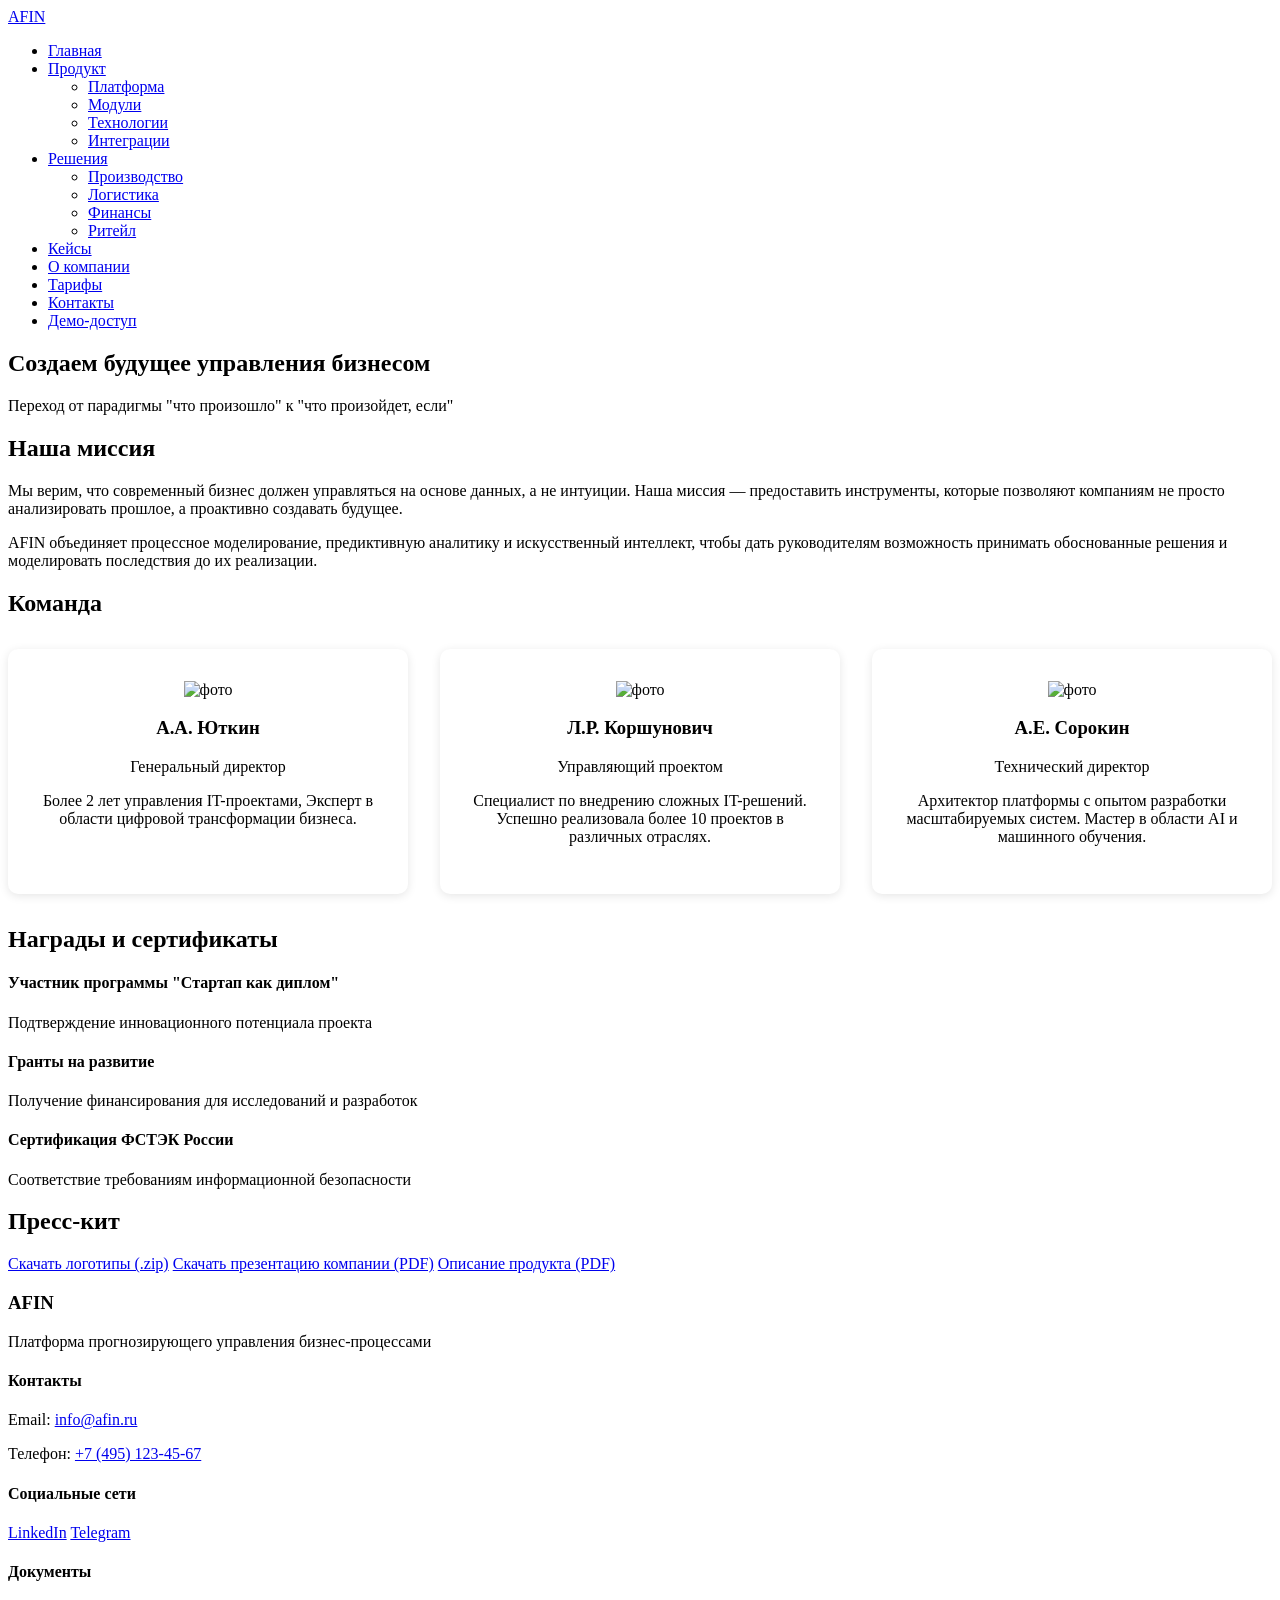
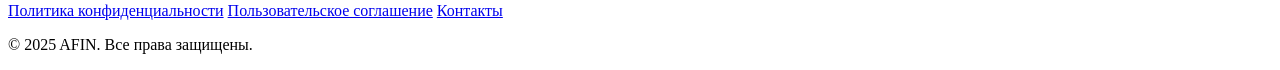
==== about.html @ 2c1892c6 "обновление визуала добавлены фото" ====
<!DOCTYPE html>
<html lang="ru">

<head>
    <meta charset="UTF-8">
    <meta name="viewport" content="width=device-width, initial-scale=1.0">
    <title>О компании FLOWSMB - Создаем будущее управления бизнесом</title>
    <meta name="description" content="Команда FLOWSMB, миссия компании, технологические партнеры и награды">
    <link rel="stylesheet" href="style.css">
    <style>
        .team-grid {
            display: grid;
            grid-template-columns: repeat(auto-fit, minmax(300px, 1fr));
            gap: 2rem;
            margin: 2rem 0;
        }

        .team-member {
            background: white;
            padding: 2rem;
            border-radius: 10px;
            box-shadow: 0 2px 10px rgba(0, 0, 0, 0.1);
            text-align: center;
        }

        .team-photo {
            width: 150px;
            height: 150px;
            border-radius: 50%;
            background: #f5f7fa;
            margin: 0 auto 1rem;
            display: flex;
            align-items: center;
            justify-content: center;
            color: #666;
        }

        .partners-grid {
            display: grid;
            grid-template-columns: repeat(auto-fit, minmax(200px, 1fr));
            gap: 2rem;
            margin: 2rem 0;
        }

        .partner-item {
            background: white;
            padding: 1.5rem;
            border-radius: 10px;
            text-align: center;
            box-shadow: 0 2px 5px rgba(0, 0, 0, 0.1);
        }
    </style>
</head>

<body>
    <!-- УНИВЕРСАЛЬНЫЙ HEADER -->
    <header class="header">
        <nav class="nav">
            <div class="nav-brand">
                <a href="index.html">AFIN</a>
            </div>
            <ul class="nav-menu">
                <li><a href="index.html">Главная</a></li>
                <li class="dropdown">
                    <a href="product.html">Продукт</a>
                    <ul class="dropdown-menu">
                        <li><a href="product.html#platform">Платформа</a></li>
                        <li><a href="product.html#modules">Модули</a></li>
                        <li><a href="product.html#tech">Технологии</a></li>
                        <li><a href="product.html#integrations">Интеграции</a></li>
                    </ul>
                </li>
                <li class="dropdown">
                    <a href="solutions.html">Решения</a>
                    <ul class="dropdown-menu">
                        <li><a href="solutions.html#manufacturing">Производство</a></li>
                        <li><a href="solutions.html#logistics">Логистика</a></li>
                        <li><a href="solutions.html#finance">Финансы</a></li>
                        <li><a href="solutions.html#retail">Ритейл</a></li>
                    </ul>
                </li>
                <li><a href="cases.html">Кейсы</a></li>
                <li><a href="about.html">О компании</a></li>
                <li><a href="prices.html">Тарифы</a></li>
                <li><a href="contacts.html">Контакты</a></li>
                <li><a href="contacts.html#demo" class="btn-demo">Демо-доступ</a></li>
            </ul>
        </nav>
    </header>

    <section class="hero">
        <div class="container">
            <h1>Создаем будущее управления бизнесом</h1>
            <p class="hero-subtitle">Переход от парадигмы "что произошло" к "что произойдет, если"</p>
        </div>
    </section>

    <section class="mission">
        <div class="container">
            <h2>Наша миссия</h2>
            <div class="mission-content">
                <p>Мы верим, что современный бизнес должен управляться на основе данных, а не интуиции. Наша миссия —
                    предоставить инструменты, которые позволяют компаниям не просто анализировать прошлое, а проактивно
                    создавать будущее.</p>
                <p>AFIN объединяет процессное моделирование, предиктивную аналитику и искусственный интеллект, чтобы
                    дать руководителям возможность принимать обоснованные решения и моделировать последствия до их
                    реализации.</p>
            </div>
        </div>
    </section>

    <section class="team">
        <div class="container">
            <h2>Команда</h2>
            <div class="team-grid">
                <div class="team-member">
                    <img src="files/photo/Александрфото.JPEG" alt="фото" width="250" height="320">
                    <h3>А.А. Юткин</h3>
                    <p class="position">Генеральный директор</p>
                    <p>Более 2 лет управления IT-проектами, Эксперт в области цифровой трансформации бизнеса.
                    </p>
                </div>
                <div class="team-member">
                    <img src="files/photo/Левфото.JPEG" alt="фото" width="250" height="320">
                    <h3>Л.Р. Коршунович</h3>
                    <p class="position">Управляющий проектом</p>
                    <p>Специалист по внедрению сложных IT-решений. Успешно реализовала более 10 проектов в различных
                        отраслях.</p>
                </div>
                <div class="team-member">
                    <img src="files/photo/А.Е. СорокинФото.JPEG" alt="фото" width="250" height="320">
                    <h3>А.Е. Сорокин</h3>
                    <p class="position">Технический директор</p>
                    <p>Архитектор платформы с опытом разработки масштабируемых систем. Мастер в области AI и машинного
                        обучения.</p>
                </div>
            </div>
        </div>
    </section>

   

    <section class="awards">
        <div class="container">
            <h2>Награды и сертификаты</h2>
            <div class="awards-content">
                <div class="award-item">
                    <h4>Участник программы "Стартап как диплом"</h4>
                    <p>Подтверждение инновационного потенциала проекта</p>
                </div>
                <div class="award-item">
                    <h4>Гранты на развитие</h4>
                    <p>Получение финансирования для исследований и разработок</p>
                </div>
                <div class="award-item">
                    <h4>Сертификация ФСТЭК России</h4>
                    <p>Соответствие требованиям информационной безопасности</p>
                </div>
            </div>
        </div>
    </section>

    <section class="press-kit">
        <div class="container">
            <h2>Пресс-кит</h2>
            <div class="press-links">
                <a href="#" class="btn-secondary">Скачать логотипы (.zip)</a>
                <a href="#" class="btn-secondary">Скачать презентацию компании (PDF)</a>
                <a href="#" class="btn-secondary">Описание продукта (PDF)</a>
            </div>
        </div>
    </section>

    <footer class="footer">
        <div class="container">
            <div class="footer-content">
                <div class="footer-brand">
                    <h3>AFIN</h3>
                    <p>Платформа прогнозирующего управления бизнес-процессами</p>
                </div>
                <div class="footer-contacts">
                    <h4>Контакты</h4>
                    <p>Email: <a href="mailto:info@flowsmb.ru">info@afin.ru</a></p>
                    <p>Телефон: <a href="tel:+74951234567">+7 (495) 123-45-67</a></p>
                </div>
                <div class="footer-social">
                    <h4>Социальные сети</h4>
                    <a href="#" target="_blank">LinkedIn</a>
                    <a href="https://t.me/FlowSMB" target="_blank">Telegram</a>
                </div>
                <div class="footer-links">
                    <h4>Документы</h4>
                    <a href="files/privacy.pdf" download="Политика конфиденциальности">Политика конфиденциальности</a>
                    <a href="files/terms.pdf" download="Пользовательское соглашение">Пользовательское соглашение</a>
                    <a href="contacts.html">Контакты</a>
                </div>
            </div>
            <div class="footer-bottom">
                <p>© 2025 AFIN. Все права защищены.</p>
            </div>
        </div>
    </footer>

    <script src="script.js"></script>
</body>

</html>
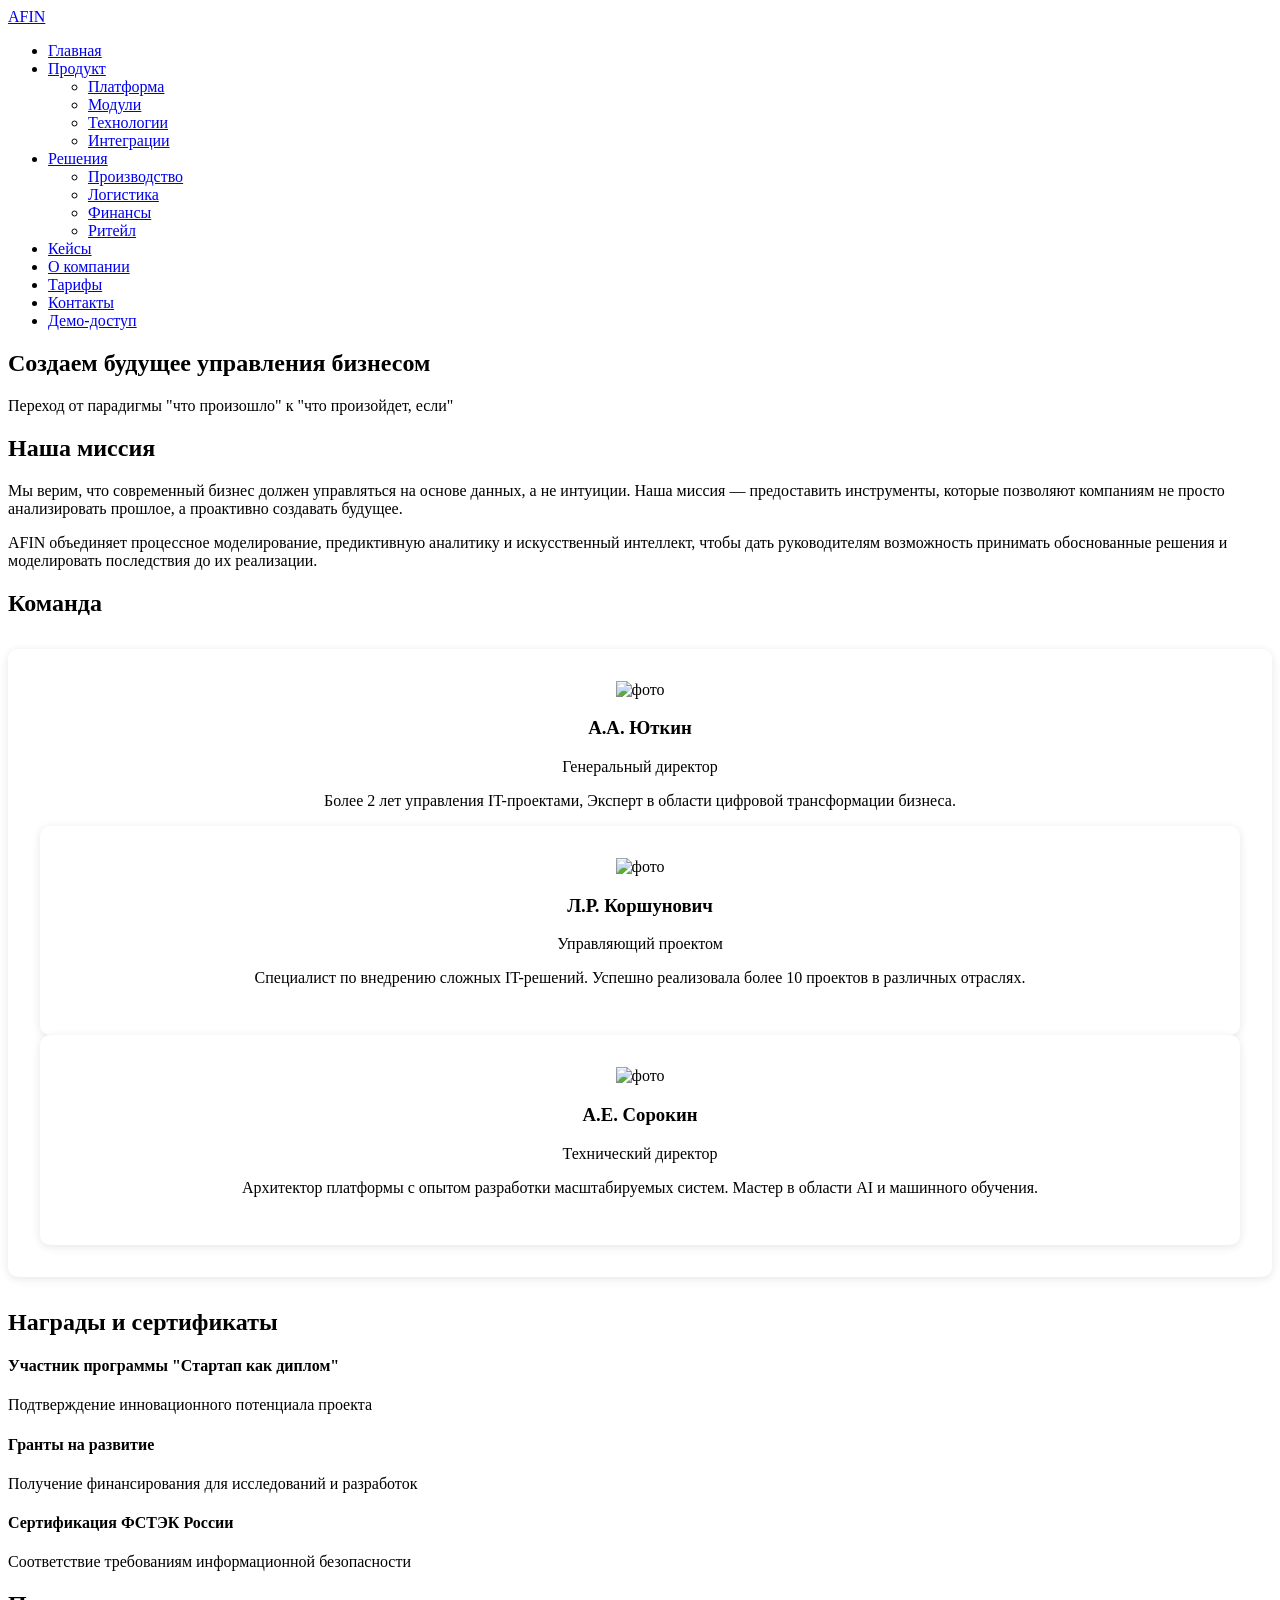
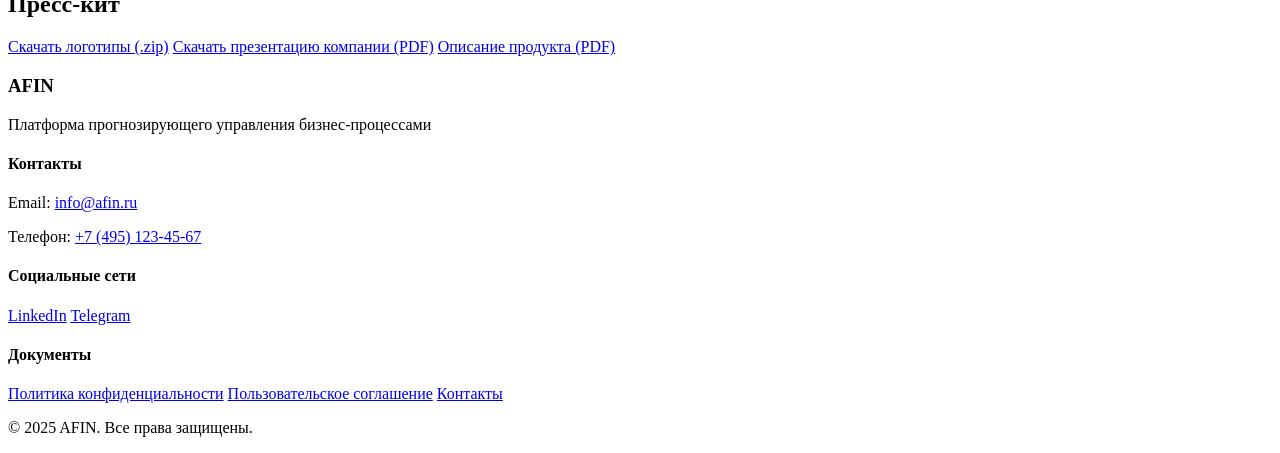
==== commit 7e311462: "Add files via upload" ====
--- a/about.html
+++ b/about.html
@@ -114,7 +114,10 @@
             <h2>Команда</h2>
             <div class="team-grid">
                 <div class="team-member">
-                    <img src="files/photo/Александрфото.JPEG" alt="фото" width="250" height="320">
+                    <div class="integrations-grid">
+                        <div class="integration-card">
+                        <div class="integration-icon">
+                         <img src="files/photo/Александрфото.JPEG" alt="фото" width="250" height="320">
                     <h3>А.А. Юткин</h3>
                     <p class="position">Генеральный директор</p>
                     <p>Более 2 лет управления IT-проектами, Эксперт в области цифровой трансформации бизнеса.
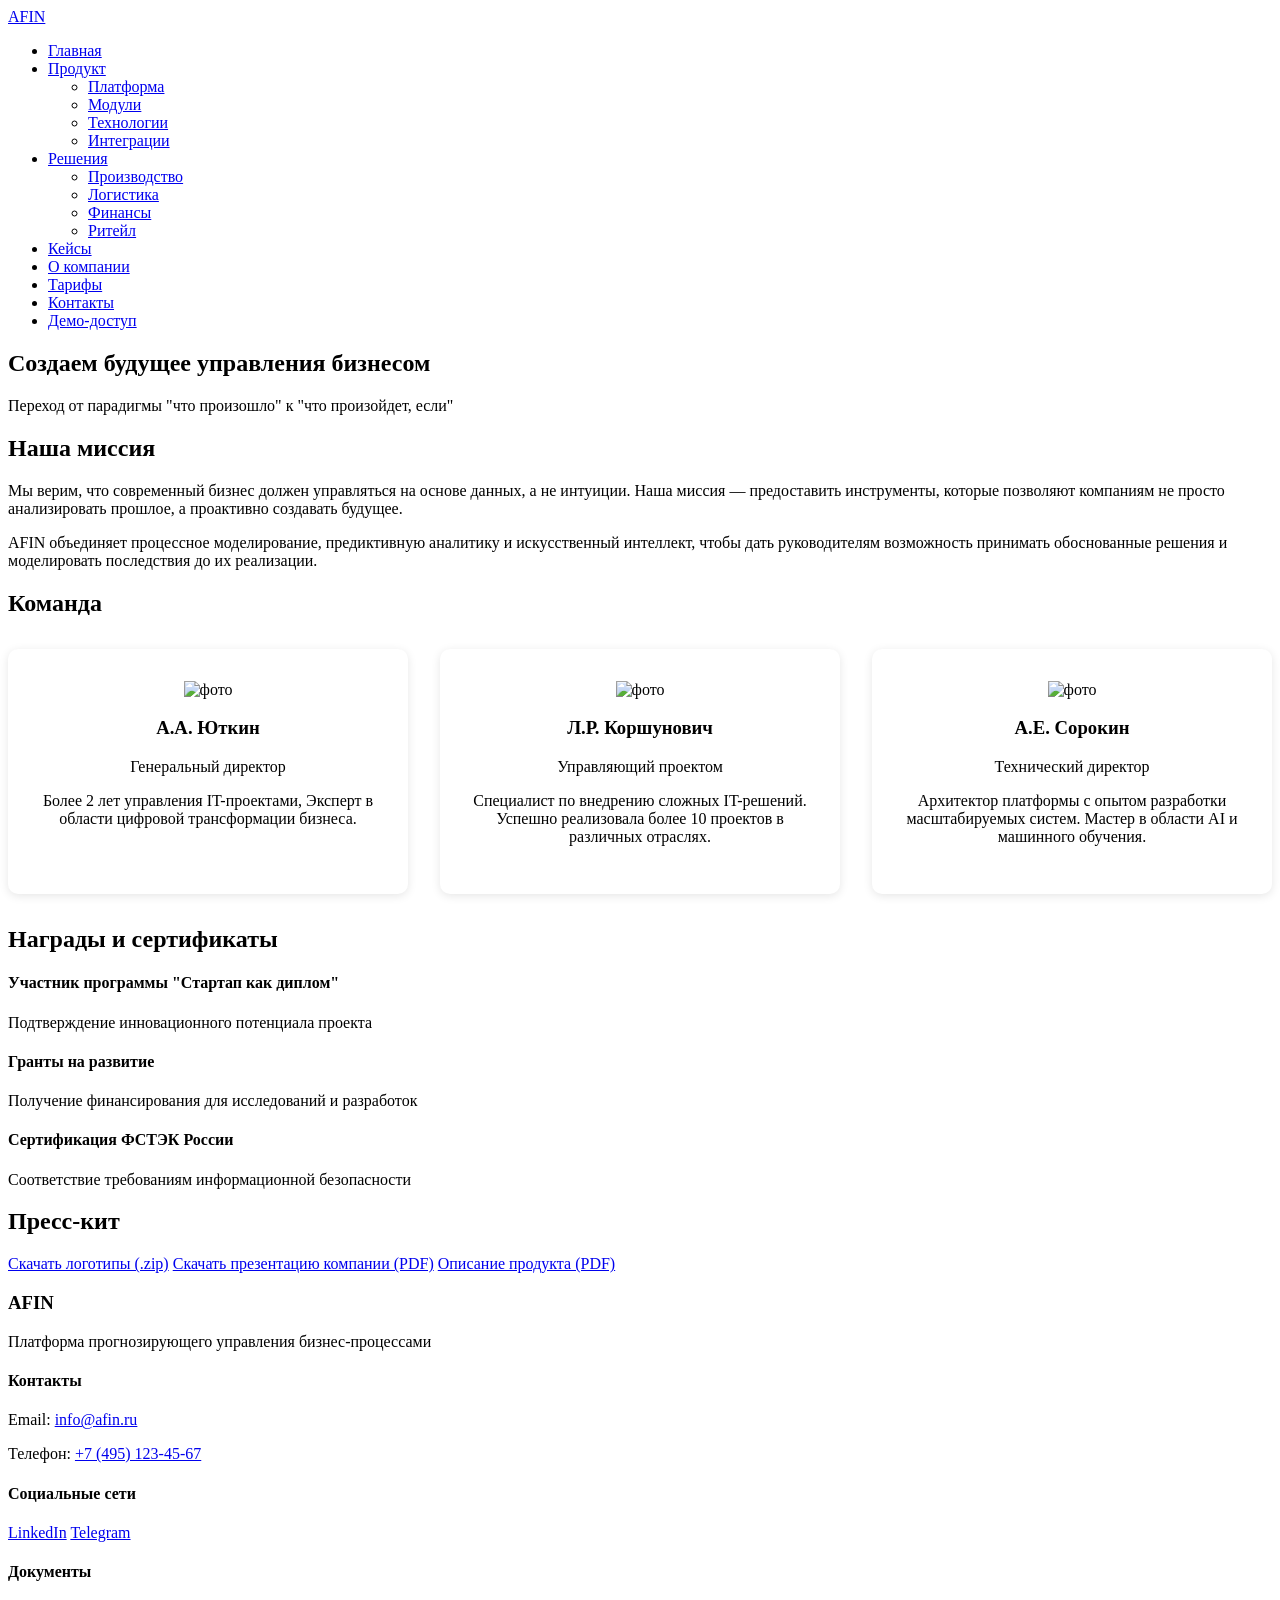
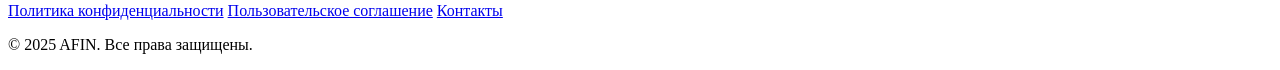
==== commit fb77b8f8: "Add files via upload" ====
--- a/about.html
+++ b/about.html
@@ -114,24 +114,21 @@
             <h2>Команда</h2>
             <div class="team-grid">
                 <div class="team-member">
-                    <div class="integrations-grid">
-                        <div class="integration-card">
-                        <div class="integration-icon">
-                         <img src="files/photo/Александрфото.JPEG" alt="фото" width="250" height="320">
+                         <img src="photo/Utkin.JPEG" alt="фото" width="250" height="320">
                     <h3>А.А. Юткин</h3>
                     <p class="position">Генеральный директор</p>
                     <p>Более 2 лет управления IT-проектами, Эксперт в области цифровой трансформации бизнеса.
                     </p>
                 </div>
                 <div class="team-member">
-                    <img src="files/photo/Левфото.JPEG" alt="фото" width="250" height="320">
+                    <img src="photo/Lev.JPEG" alt="фото" width="250" height="320">
                     <h3>Л.Р. Коршунович</h3>
                     <p class="position">Управляющий проектом</p>
                     <p>Специалист по внедрению сложных IT-решений. Успешно реализовала более 10 проектов в различных
                         отраслях.</p>
                 </div>
                 <div class="team-member">
-                    <img src="files/photo/А.Е. СорокинФото.JPEG" alt="фото" width="250" height="320">
+                    <img src="photo/Sorokin.JPEG" alt="фото" width="250" height="320">
                     <h3>А.Е. Сорокин</h3>
                     <p class="position">Технический директор</p>
                     <p>Архитектор платформы с опытом разработки масштабируемых систем. Мастер в области AI и машинного
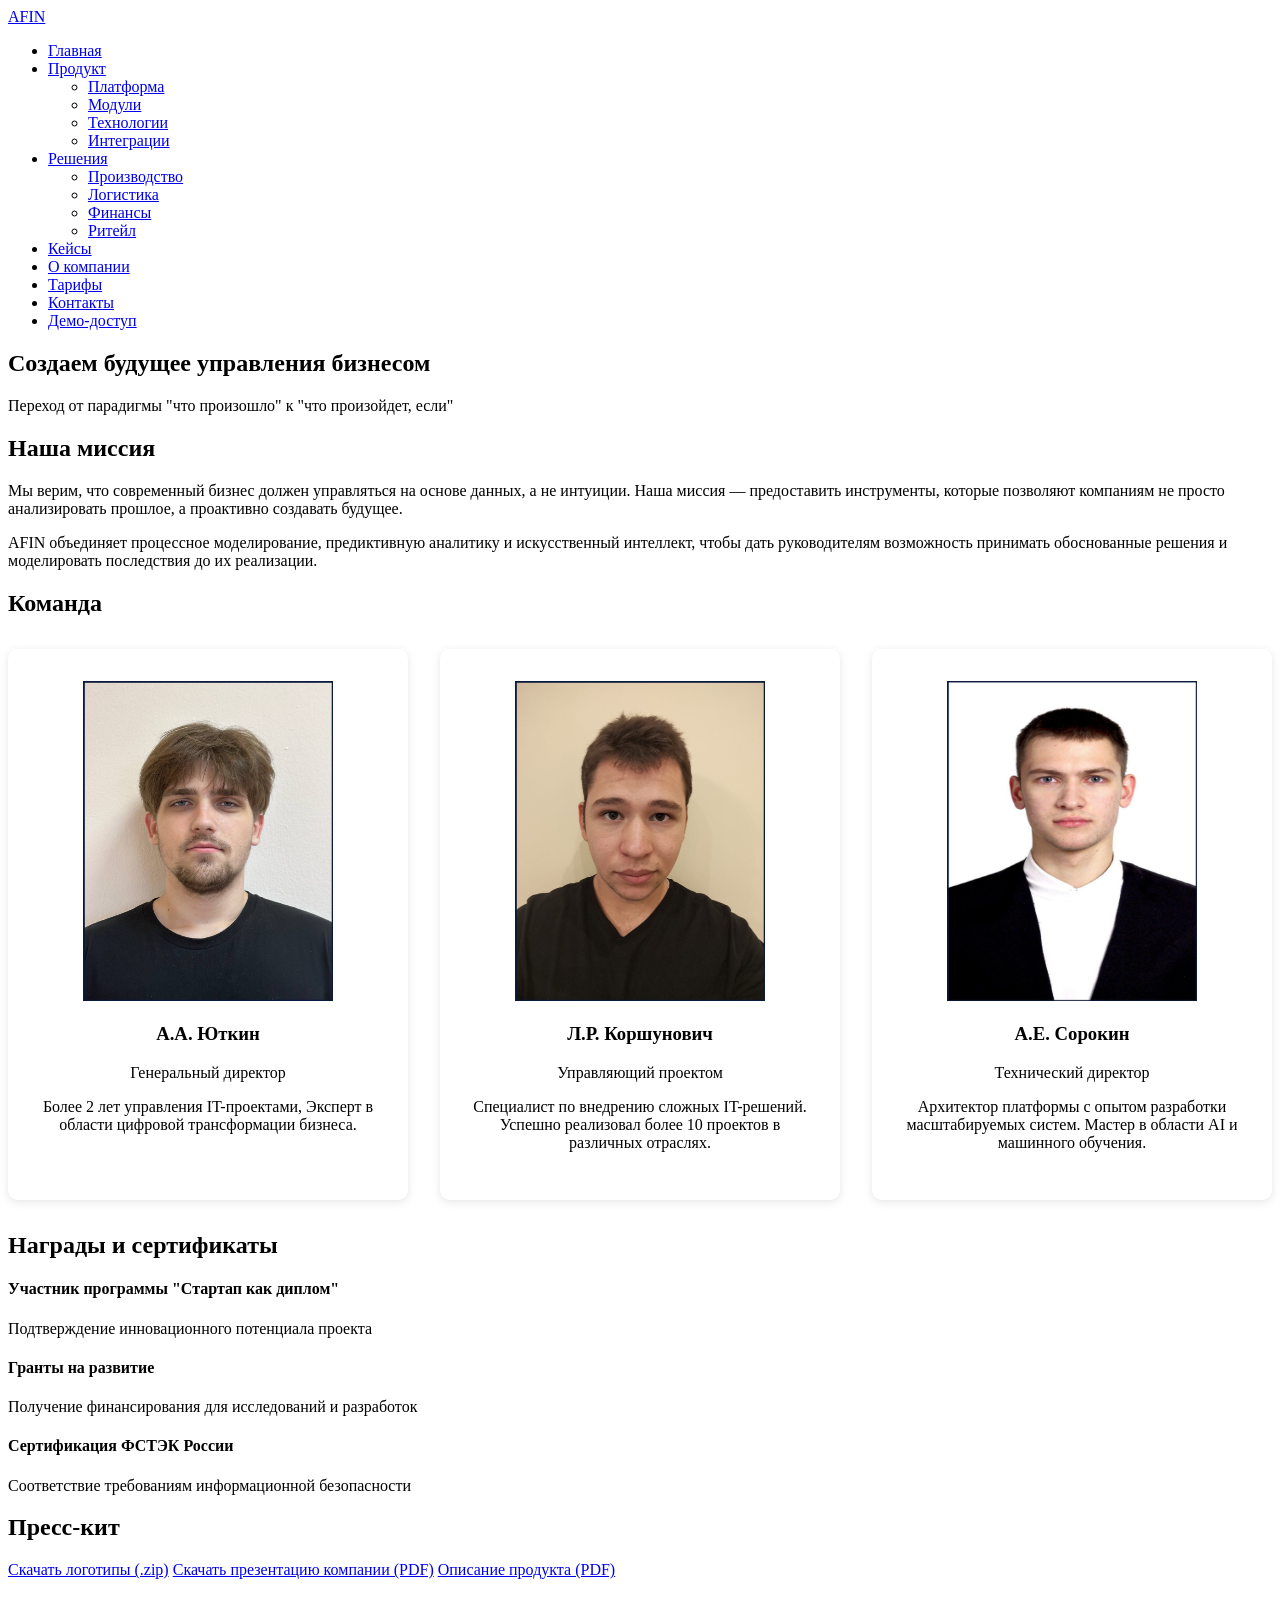
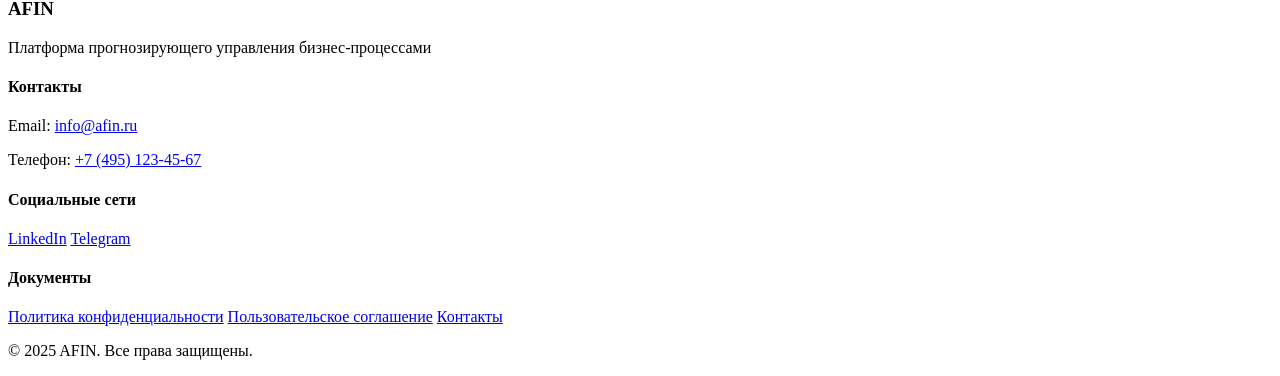
==== commit d05f5e6b: "мелкие поправления" ====
--- a/about.html
+++ b/about.html
@@ -124,7 +124,7 @@
                     <img src="photo/Lev.JPEG" alt="фото" width="250" height="320">
                     <h3>Л.Р. Коршунович</h3>
                     <p class="position">Управляющий проектом</p>
-                    <p>Специалист по внедрению сложных IT-решений. Успешно реализовала более 10 проектов в различных
+                    <p>Специалист по внедрению сложных IT-решений. Успешно реализовал более 10 проектов в различных
                         отраслях.</p>
                 </div>
                 <div class="team-member">
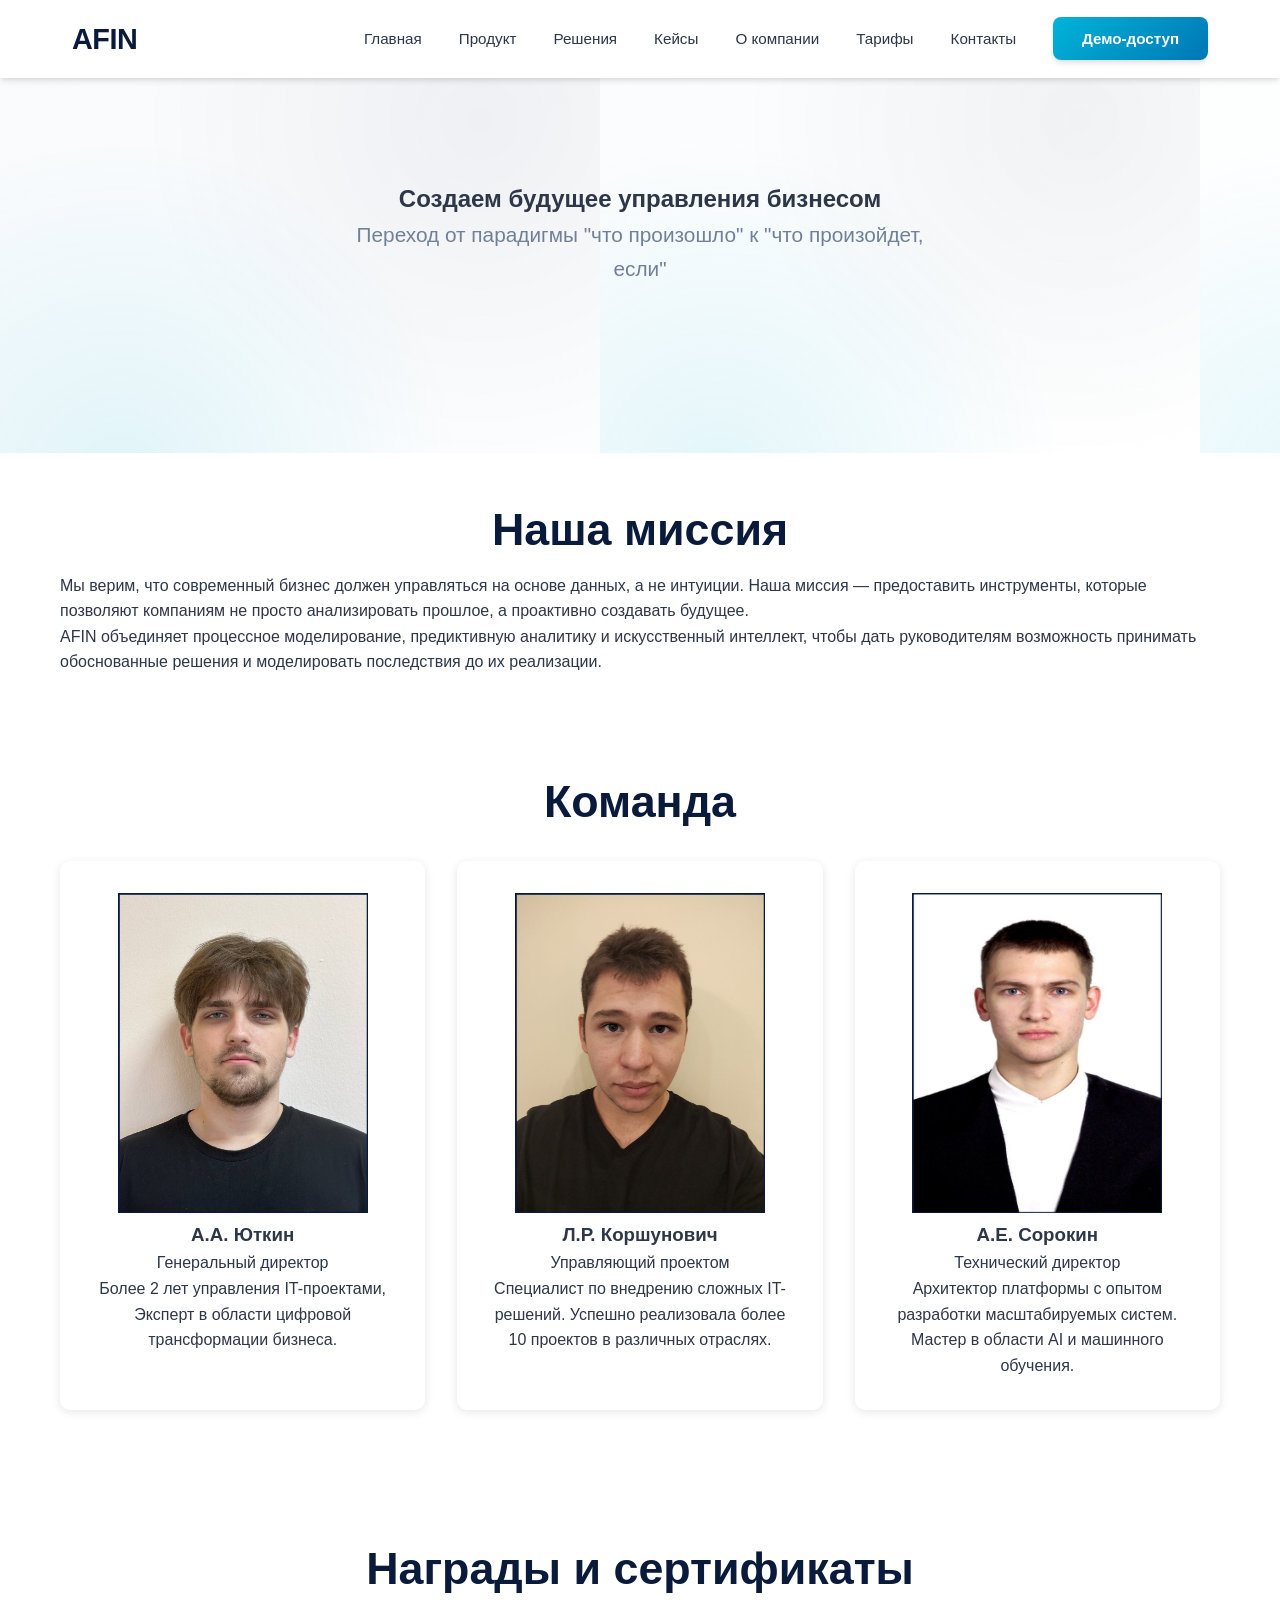
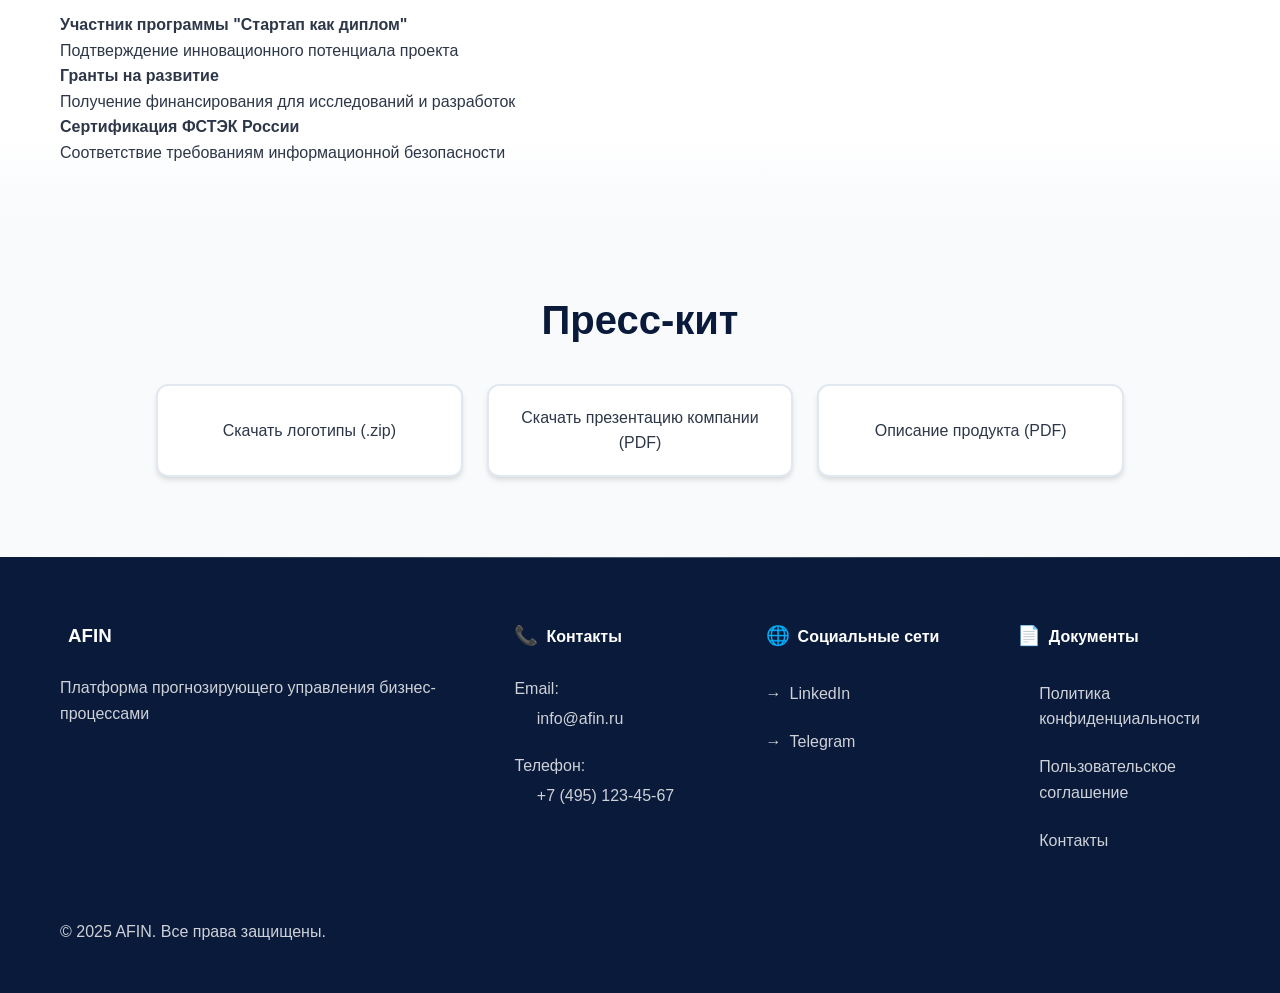
==== commit 6883484c: "адаптация под телефоны" ====
--- a/about.html
+++ b/about.html
@@ -49,6 +49,18 @@
             text-align: center;
             box-shadow: 0 2px 5px rgba(0, 0, 0, 0.1);
         }
+        @media (max-width: 768px) {
+    .team-photo {
+        width: 120px;
+        height: 120px;
+    }
+    
+    .team-member img {
+        width: 100%;
+        height: auto;
+        max-width: 200px;
+    }
+}
     </style>
 </head>
 
@@ -124,7 +136,7 @@
                     <img src="photo/Lev.JPEG" alt="фото" width="250" height="320">
                     <h3>Л.Р. Коршунович</h3>
                     <p class="position">Управляющий проектом</p>
-                    <p>Специалист по внедрению сложных IT-решений. Успешно реализовал более 10 проектов в различных
+                    <p>Специалист по внедрению сложных IT-решений. Успешно реализовала более 10 проектов в различных
                         отраслях.</p>
                 </div>
                 <div class="team-member">
--- a/style.css
+++ b/style.css
@@ -0,0 +1,2439 @@
+/* Reset and base styles */
+* {
+    margin: 0;
+    padding: 0;
+    box-sizing: border-box;
+}
+
+body {
+    font-family: 'Inter', 'Segoe UI', Tahoma, Geneva, Verdana, sans-serif;
+    line-height: 1.6;
+    color: #2D3748;
+    background: #ffffff;
+    overflow-x: hidden;
+}
+
+.container {
+    max-width: 1200px;
+    margin: 0 auto;
+    padding: 0 20px;
+    align-items: center;
+}
+
+/* Colors */
+:root {
+    --primary: #0A1A3A;
+    --primary-light: #1E3A8A;
+    --accent: #00B4D8;
+    --accent-light: #90E0EF;
+    --accent-dark: #0077B6;
+    --background: #F8FAFC;
+    --background-light: #FFFFFF;
+    --text: #2D3748;
+    --text-light: #718096;
+    --text-lighter: #A0AEC0;
+    --white: #FFFFFF;
+    --border: #E2E8F0;
+    --success: #48BB78;
+    --shadow: 0 4px 6px -1px rgba(0, 0, 0, 0.1), 0 2px 4px -1px rgba(0, 0, 0, 0.06);
+    --shadow-lg: 0 10px 15px -3px rgba(0, 0, 0, 0.1), 0 4px 6px -2px rgba(0, 0, 0, 0.05);
+    --shadow-xl: 0 20px 25px -5px rgba(0, 0, 0, 0.1), 0 10px 10px -5px rgba(0, 0, 0, 0.04);
+
+    .hero {
+        --section-bg: #F8FAFC;
+        /* начало градиента */
+        --section-bg-end: #FFFFFF;
+        /* конец градиента */
+        --next-bg: #FFFFFF;
+        /* к problem */
+    }
+
+    .problem {
+        --section-bg: #FFFFFF;
+        --next-bg: #F8FAFC;
+        /* к solution */
+    }
+
+    .solution {
+        --section-bg: #F8FAFC;
+        --next-bg: #FFFFFF;
+        /* к advantages */
+    }
+
+    .tech-stack {
+        --section-bg: #FFFFFF;
+        /* текущий фон tech */
+        --next-bg: #F8FAFC;
+        /* фон .integrations */
+    }
+
+    .integrations {
+        --section-bg: #F8FAFC;
+        --next-bg: #0A1A3A;
+        /* к final-cta */
+    }
+
+    .advantages {
+        --section-bg: #FFFFFF;
+        --next-bg: #F8FAFC;
+        /* к audience */
+    }
+
+    .audience {
+        --section-bg: #F8FAFC;
+        --next-bg: #0A1A3A;
+        /* к final-cta */
+    }
+
+    .final-cta {
+        --section-bg: #0A1A3A;
+        --section-bg-end: #1E3A8A;
+    }
+
+    .inquiry-section {
+        --section-bg: #F8FAFC;
+        --next-bg: #FFFFFF;
+    }
+
+    .contact-map-section {
+        --section-bg: #FFFFFF;
+        --next-bg: #F8FAFC;
+    }
+
+    .demo-form-section {
+        --section-bg: #F8FAFC;
+        --next-bg: #0A1A3A;
+    }
+
+    .awards {
+        --section-bg: #FFFFFF;
+        --next-bg: #F8FAFC;
+    }
+
+    .press-kit {
+        --section-bg: #F8FAFC;
+        --next-bg: #0A1A3A;
+    }
+}
+
+
+
+/* Header */
+.header {
+    background: var(--white);
+    box-shadow: var(--shadow);
+    position: fixed;
+    width: 100%;
+    top: 0;
+    z-index: 1000;
+    backdrop-filter: blur(10px);
+    background: rgba(255, 255, 255, 0.95);
+}
+
+.nav {
+    display: flex;
+    justify-content: space-between;
+    align-items: center;
+    padding: 1rem 2rem;
+    max-width: 1200px;
+    margin: 0 auto;
+}
+
+/* Логотип смещен в левый угол */
+.nav-brand {
+    margin-right: auto;
+}
+
+.nav-brand a {
+    font-size: 1.8rem;
+    font-weight: 800;
+    text-decoration: none;
+    color: var(--primary);
+    display: flex;
+    align-items: center;
+    letter-spacing: -0.5px;
+}
+
+.nav-menu {
+    display: flex;
+    list-style: none;
+    gap: 5px;
+    align-items: center;
+    margin-left: auto;
+}
+
+.nav-menu a {
+    text-decoration: none;
+    color: var(--text);
+    font-weight: 500;
+    padding: 0.5rem 1rem;
+    border-radius: 8px;
+    transition: all 0.3s ease;
+    position: relative;
+    font-size: 0.95rem;
+}
+
+.nav-menu a:hover {
+    color: var(--primary);
+    background: var(--background);
+    transform: translateY(-1px);
+}
+
+.nav-menu a.active {
+    color: var(--accent);
+    font-weight: 600;
+}
+
+.nav-menu a.active::after {
+    content: '';
+    position: absolute;
+    bottom: -2px;
+    left: 1rem;
+    right: 1rem;
+    height: 2px;
+    background: var(--accent);
+    border-radius: 2px;
+}
+
+.btn-demo {
+    background: linear-gradient(135deg, var(--accent), var(--accent-dark));
+    color: var(--white) !important;
+    padding: 0.8rem 1.8rem !important;
+    border-radius: 12px;
+    font-weight: 600 !important;
+    box-shadow: var(--shadow);
+    transition: all 0.3s ease !important;
+    border: none;
+    cursor: pointer;
+    margin-left: 1rem;
+}
+
+.btn-demo:hover {
+    transform: translateY(-2px);
+    box-shadow: var(--shadow-lg);
+    background: linear-gradient(135deg, var(--accent-dark), var(--accent));
+}
+
+/* Dropdown */
+.dropdown {
+    position: relative;
+}
+
+.dropdown-menu {
+    position: absolute;
+    top: 100%;
+    left: 0;
+    background: var(--white);
+    box-shadow: var(--shadow-xl);
+    border-radius: 12px;
+    min-width: 240px;
+    opacity: 0;
+    visibility: hidden;
+    transform: translateY(-10px);
+    transition: all 0.3s ease;
+    border: 1px solid var(--border);
+    padding: 0.5rem 0;
+    z-index: 1001;
+}
+
+.dropdown:hover .dropdown-menu {
+    opacity: 1;
+    visibility: visible;
+    transform: translateY(0);
+}
+
+.dropdown-menu li {
+    list-style: none;
+}
+
+.dropdown-menu a {
+    display: block;
+    padding: 0.8rem 1.5rem;
+    border-bottom: 1px solid var(--border);
+    color: var(--text);
+    text-decoration: none;
+    transition: all 0.3s ease;
+    font-size: 0.9rem;
+}
+
+.dropdown-menu a:hover {
+    background: var(--accent-light);
+    color: var(--primary);
+    border-radius: 0;
+    transform: none;
+    padding-left: 2rem;
+}
+
+.dropdown-menu a:last-child {
+    border-bottom: none;
+}
+
+/* Hero Section */
+.hero {
+    padding: 180px 0 120px;
+    text-align: center;
+    background: linear-gradient(135deg, var(--background) 0%, var(--white) 100%);
+    position: relative;
+    overflow: hidden;
+}
+
+.hero::before {
+    content: '';
+    position: absolute;
+    top: 0;
+    left: 0;
+    right: 0;
+    bottom: 0;
+    background:
+        radial-gradient(circle at 20% 80%, rgba(0, 180, 216, 0.1) 0%, transparent 50%),
+        radial-gradient(circle at 80% 20%, rgba(10, 26, 58, 0.05) 0%, transparent 50%);
+    background-size: 600px 600px;
+}
+
+.hero .container {
+    position: relative;
+    z-index: 1;
+}
+
+.hero-title {
+    font-size: 3.5rem;
+    margin-bottom: 1.5rem;
+    color: var(--primary);
+    font-weight: 800;
+    line-height: 1.1;
+    letter-spacing: -1px;
+    max-width: 800px;
+    margin-left: auto;
+    margin-right: auto;
+}
+
+.hero-subtitle {
+    font-size: 1.3rem;
+    margin-bottom: 3rem;
+    color: var(--text-light);
+    max-width: 600px;
+    margin-left: auto;
+    margin-right: auto;
+    line-height: 1.6;
+    font-weight: 400;
+}
+
+.hero-actions {
+    display: flex;
+    gap: 1.5rem;
+    justify-content: center;
+    flex-wrap: wrap;
+    margin-top: 2rem;
+}
+
+/* Buttons */
+.btn-primary {
+    background: linear-gradient(135deg, var(--accent), var(--accent-dark));
+    color: var(--white);
+    padding: 1.2rem 2.5rem;
+    text-decoration: none;
+    border-radius: 12px;
+    border: none;
+    cursor: pointer;
+    font-weight: 600;
+    font-size: 1.1rem;
+    transition: all 0.3s ease;
+    box-shadow: var(--shadow);
+    display: inline-flex;
+    align-items: center;
+    justify-content: center;
+    gap: 0.5rem;
+    position: relative;
+    overflow: hidden;
+}
+
+.btn-primary::before {
+    content: '';
+    position: absolute;
+    top: 0;
+    left: -100%;
+    width: 100%;
+    height: 100%;
+    background: linear-gradient(90deg, transparent, rgba(255, 255, 255, 0.2), transparent);
+    transition: left 0.5s;
+}
+
+.btn-primary:hover::before {
+    left: 100%;
+}
+
+.btn-primary:hover {
+    transform: translateY(-3px);
+    box-shadow: var(--shadow-lg);
+    color: var(--white);
+}
+
+.btn-secondary {
+    background: var(--white);
+    color: var(--primary);
+    padding: 1.2rem 2.5rem;
+    text-decoration: none;
+    border-radius: 12px;
+    border: 2px solid var(--primary);
+    transition: all 0.3s ease;
+    font-weight: 600;
+    font-size: 1.1rem;
+    box-shadow: var(--shadow);
+    display: inline-flex;
+    align-items: center;
+    justify-content: center;
+    gap: 0.5rem;
+}
+
+.btn-secondary:hover {
+    background: var(--primary);
+    color: var(--white);
+    transform: translateY(-3px);
+    box-shadow: var(--shadow-lg);
+}
+
+/* === PRESS KIT — кнопки в ряд === */
+.press-kit {
+    padding: 80px 0;
+    background: var(--background);
+    text-align: center;
+}
+
+.press-kit h2 {
+    margin-bottom: 1rem;
+    font-size: 2.5rem;
+    color: var(--primary);
+}
+
+/* Кнопки в ряд, одинаковые, адаптивно */
+.press-links {
+    display: flex;
+    flex-wrap: wrap;
+    gap: 1.5rem;
+    justify-content: center;
+    margin: 2.5rem auto 0;
+    max-width: 1000px;
+    padding: 0 1rem;
+}
+
+/* Переопределяем btn-secondary только в press-kit */
+.press-kit .btn-secondary {
+    flex: 1 1 280px;
+    /* одинаковая ширина, минимум 280px */
+    max-width: 320px;
+    /* максимум, чтобы не растягивались */
+    padding: 1.2rem 1rem;
+    background: #ffffff;
+    border: 2px solid var(--border);
+    border-radius: 12px;
+    text-decoration: none;
+    color: var(--text);
+    font-weight: 500;
+    font-size: 1rem;
+    text-align: center;
+    transition: all 0.3s ease;
+    box-shadow: var(--shadow);
+    position: relative;
+    overflow: hidden;
+    display: flex;
+    align-items: center;
+    justify-content: center;
+}
+
+.press-kit .btn-secondary:hover {
+    transform: translateY(-3px);
+    box-shadow: var(--shadow-lg);
+    border-color: var(--accent);
+    background: #f8fdff;
+    color: var(--primary);
+}
+
+/* Волна при наведении */
+.press-kit .btn-secondary::before {
+    content: '';
+    position: absolute;
+    top: 0;
+    left: -100%;
+    width: 100%;
+    height: 100%;
+    background: linear-gradient(90deg, transparent, rgba(0, 180, 216, 0.08), transparent);
+    transition: left 0.6s;
+    z-index: 0;
+}
+
+.press-kit .btn-secondary:hover::before {
+    left: 100%;
+}
+
+.press-kit .btn-secondary span {
+    position: relative;
+    z-index: 1;
+}
+
+/* Sections */
+section {
+    padding: 50px 0;
+    position: relative;
+    z-index: 1;
+    background: var(--section-bg, #fff);
+}
+
+.hero,
+.final-cta {
+    background: linear-gradient(135deg,
+            var(--section-bg) 0%,
+            var(--section-bg-end) 100%) !important;
+}
+
+section:not(:last-child)::after {
+    content: "";
+    position: absolute;
+    bottom: 0;
+    left: 0;
+    right: 0;
+    height: 80px;
+    z-index: 0;
+    pointer-events: none;
+    background: linear-gradient(to bottom,
+            var(--section-bg) 0%,
+            var(--next-bg) 100%);
+}
+
+
+.hero::after {
+    display: none !important;
+}
+
+
+.final-cta::before {
+    display: none;
+}
+
+.audience::after {
+    display: none;
+}
+
+.demo-form-section::after {
+    display: none;
+}
+
+.press-kit::after {
+    display: none;
+}
+
+.integrations::after {
+    display: none;
+}
+
+.container {
+    position: relative;
+    z-index: 2;
+}
+
+section h2 {
+    text-align: center;
+    font-size: 2.8rem;
+    margin-bottom: 1rem;
+    color: var(--primary);
+    font-weight: 700;
+    line-height: 1.2;
+}
+
+.section-title {
+    text-align: center;
+    font-size: 2.8rem;
+    margin-bottom: 1rem;
+    color: var(--primary);
+    font-weight: 700;
+    line-height: 1.2;
+}
+
+.section-subtitle {
+    text-align: center;
+    font-size: 1.2rem;
+    color: var(--text-light);
+    margin-bottom: 4rem;
+    max-width: 600px;
+    margin-left: auto;
+    margin-right: auto;
+    line-height: 1.6;
+}
+
+/* Problem Section */
+.problem {
+    background: var(--white);
+    position: relative;
+}
+
+.problem::before {
+    content: '';
+    position: absolute;
+    top: 0;
+    left: 0;
+    right: 0;
+    height: 1px;
+    background: linear-gradient(90deg, transparent, var(--border), transparent);
+}
+
+.problem-grid {
+    display: grid;
+    grid-template-columns: repeat(auto-fit, minmax(320px, 1fr));
+    gap: 2rem;
+    margin-top: 3rem;
+}
+
+.problem-item {
+    padding: 2.5rem;
+    background: var(--white);
+    border-radius: 16px;
+    box-shadow: var(--shadow);
+    border-left: 4px solid #E53E3E;
+    transition: all 0.3s ease;
+    text-align: center;
+    position: relative;
+    overflow: hidden;
+}
+
+.problem-item::before {
+    content: '⚠️';
+    font-size: 2rem;
+    margin-bottom: 1rem;
+    display: block;
+}
+
+.problem-item:hover {
+    transform: translateY(-5px);
+    box-shadow: var(--shadow-lg);
+}
+
+.problem-item h3 {
+    color: var(--primary);
+    margin-bottom: 1rem;
+    font-size: 1.3rem;
+    font-weight: 600;
+}
+
+.problem-item p {
+    color: var(--text-light);
+    line-height: 1.6;
+}
+
+.results-section-text {
+    padding-left: 25px;
+}
+
+.problem-section-text {
+    padding-left: 25px;
+}
+
+.results-section-text li::marker {
+    color: var(--primary);
+    font-size: 1.2em;
+    content: "➤ ";
+}
+
+.problem-section-text li::marker {
+    color: var(--primary);
+    font-size: 1.2em;
+    content: "➤ ";
+}
+
+/* Solution Section - Блоки в одну строку без выделения */
+.solution {
+    background: var(--background);
+    position: relative;
+}
+
+.solution-grid {
+    display: grid;
+    grid-template-columns: repeat(4, 1fr);
+    gap: 1.5rem;
+    margin-top: 3rem;
+}
+
+.solution-item {
+    padding: 2rem 1.5rem;
+    background: var(--white);
+    border-radius: 12px;
+    box-shadow: var(--shadow);
+    transition: all 0.3s ease;
+    text-align: center;
+    border: 1px solid var(--border);
+    position: relative;
+}
+
+.solution-item::before {
+    content: '✓';
+    font-size: 1.5rem;
+    margin-bottom: 1rem;
+    display: block;
+    color: var(--success);
+    font-weight: bold;
+}
+
+.solution-item:hover {
+    transform: translateY(-3px);
+    box-shadow: var(--shadow-lg);
+    border-color: var(--accent);
+}
+
+.solution-item h3 {
+    color: var(--primary);
+    margin-bottom: 0.8rem;
+    font-size: 1.1rem;
+    font-weight: 600;
+    line-height: 1.4;
+}
+
+.solution-item p {
+    color: var(--text-light);
+    line-height: 1.5;
+    font-size: 0.9rem;
+}
+
+.solution-features {
+    background: #f5f7fa;
+    padding: 1rem;
+    border-radius: 5px;
+    border-radius: 12px;
+    box-shadow: 0 2px 8px rgba(0, 0, 0, 0.08);
+    border-left: 4px solid #2ecc71;
+    padding: 20px;
+    width: fit-content;
+}
+
+.industry-tabs {
+    display: flex;
+    gap: 1rem;
+    margin-bottom: 2rem;
+    flex-wrap: wrap;
+    justify-content: center;
+    align-items: stretch;
+}
+
+.industry-tab {
+    padding: 1rem 1.5rem;
+    background: #f5f7fa;
+    border: none;
+    border-radius: 8px;
+    cursor: pointer;
+    transition: all 0.3s ease;
+    box-shadow: 0 2px 8px rgba(0, 0, 0, 0.05);
+    flex: 1 1 140px;
+    min-width: 140px;
+    display: flex;
+    align-items: center;
+    justify-content: center;
+    text-align: center;
+
+    font-weight: 500;
+    color: #2D3748;
+}
+
+.industry-tab:hover {
+    background: #e2e8f0;
+    transform: translateY(-2px);
+    box-shadow: 0 4px 12px rgba(0, 0, 0, 0.1);
+}
+
+.industry-tab.active {
+    background: var(--accent, #00B4D8);
+    color: white;
+    box-shadow: 0 4px 16px rgba(0, 180, 216, 0.3);
+}
+
+.industry-tab.active {
+    background: #0A1A3A;
+    color: white;
+}
+
+.industry-content {
+    display: none;
+}
+
+.industry-content.active {
+    display: block;
+}
+
+.solution-detail {
+    background: white;
+    padding: 2rem;
+    border-radius: 10px;
+    margin-bottom: 2rem;
+}
+
+.solution-detail h3 {
+    padding: 15px 0;
+}
+
+/*Product*/
+.module-item {
+    padding: 32px;
+}
+
+.module-content h3 {
+    padding-bottom: 10px;
+}
+
+.tech-grid {
+    padding: 32px 32px 0 32px;
+}
+
+.integrations-grid {
+    padding: 32px;
+}
+
+.integrations {
+    padding: 80px 0;
+}
+
+.section-title {
+    text-align: center;
+    font-size: 2.5rem;
+    font-weight: 700;
+    color: #1a1a1a;
+    margin-bottom: 16px;
+}
+
+.section-subtitle {
+    text-align: center;
+    font-size: 1.1rem;
+    color: #555;
+    margin-bottom: 50px;
+}
+
+.integrations-grid {
+    display: grid;
+    grid-template-columns: repeat(4, 1fr);
+    gap: 24px;
+    max-width: 1200px;
+    margin: 0 auto;
+}
+
+.integration-card {
+    background: #fff;
+    border-radius: 16px;
+    padding: 32px 24px;
+    text-align: center;
+    box-shadow: 0 4px 12px rgba(0, 0, 0, .05);
+    transition: transform .3s ease, box-shadow .3s ease;
+}
+
+.integration-card:hover {
+    transform: translateY(-8px);
+    box-shadow: 0 12px 24px rgba(0, 0, 0, .1);
+}
+
+.integration-icon {
+    margin-bottom: 20px;
+}
+
+.integration-icon img {
+    width: 48px;
+    height: 48px;
+    object-fit: contain;
+}
+
+.integration-title {
+    font-size: 1.25rem;
+    font-weight: 600;
+    color: #1a1a1a;
+    margin: 0 0 12px 0;
+}
+
+.integration-desc {
+    font-size: 0.95rem;
+    color: #555;
+    line-height: 1.5;
+    margin: 0;
+}
+
+/* Cases */
+.cases-grid {
+    display: grid;
+    gap: 2rem;
+    margin-top: 3rem;
+}
+
+.case-card {
+    background: white;
+    padding: 2rem;
+    border-radius: 10px;
+    box-shadow: 0 2px 10px rgba(0, 0, 0, 0.1);
+}
+
+.case-industry {
+    color: #0A1A3A;
+    font-weight: bold;
+    margin-bottom: 0.5rem;
+}
+
+.case-solution-text {
+    padding-left: 25px;
+}
+
+.case-result-text {
+    padding-left: 25px;
+}
+
+.case-result-text li::marker {
+    color: var(--primary);
+    font-size: 1.2em;
+    content: "➤ ";
+}
+
+.case-solution li::marker {
+    color: var(--primary);
+    font-size: 1.2em;
+    content: "➤ ";
+}
+
+.case-result {
+    background: #f5f7fa;
+    padding: 1rem;
+    border-radius: 5px;
+    margin: 1rem 0;
+    border-radius: 12px;
+    box-shadow: 0 2px 8px rgba(0, 0, 0, 0.08);
+    border-left: 4px solid #2ecc71;
+    padding: 20px;
+    width: fit-content;
+}
+
+.testimonial {
+    border-left: 4px solid #0A1A3A;
+    padding-left: 1rem;
+    margin: 1rem 0;
+    font-style: italic;
+}
+
+.partner-logos {
+    display: flex;
+    gap: 2rem;
+    align-items: stretch;
+    flex-wrap: wrap;
+    margin: 32px 0 48px 0;
+    justify-content: center;
+}
+
+.partner-logo {
+    background: #f5f7fa;
+    padding: 1.5rem 2rem;
+    border-radius: 8px;
+    min-width: 150px;
+    flex: 1 1 150px;
+    display: flex;
+    flex-direction: column;
+    justify-content: center;
+    text-align: center;
+    box-shadow: 0 2px 8px rgba(0, 0, 0, 0.05);
+    transition: transform 0.2s ease;
+}
+
+.partner-logo:hover {
+    transform: translateY(-2px);
+}
+
+/* Advantages Section */
+.advantages {
+    background: var(--white);
+}
+
+.comparison-table {
+    overflow-x: auto;
+    margin-top: 3rem;
+    border-radius: 16px;
+    box-shadow: var(--shadow);
+    background: var(--white);
+}
+
+table {
+    width: 100%;
+    border-collapse: collapse;
+    background: var(--white);
+    border-radius: 16px;
+    overflow: hidden;
+    min-width: 600px;
+}
+
+th,
+td {
+    padding: 1.5rem;
+    text-align: left;
+    border-bottom: 1px solid var(--border);
+}
+
+th {
+    background: var(--primary);
+    color: var(--white);
+    font-weight: 600;
+    font-size: 1.1rem;
+}
+
+tr:last-child td {
+    border-bottom: none;
+}
+
+tr:hover {
+    background: var(--background);
+}
+
+td:first-child {
+    font-weight: 600;
+    color: var(--primary);
+}
+
+td:nth-child(2) {
+    color: var(--success);
+    font-weight: 600;
+}
+
+td:nth-child(3),
+td:nth-child(4) {
+    color: var(--text-lighter);
+}
+
+.module-item {
+    display: flex;
+    align-items: center;
+    gap: 80px;
+}
+
+.module-item:nth-child(even) {
+    flex-direction: row-reverse;
+}
+
+.module-content {
+    flex: 1;
+}
+
+.module-visual {
+    flex: 1;
+}
+
+.image-placeholder {
+    background: #eee;
+    padding: 40px;
+    text-align: center;
+    border: 1px dashed #ccc;
+}
+
+.benefits-list {
+    list-style: none;
+    padding-left: 25px;
+    margin: 0;
+}
+
+.benefits-list li::marker {
+    color: #62868a;
+    font-size: 1.2em;
+    content: "➤ ";
+}
+
+
+.benefits-list li {
+    color: var(--text-light);
+}
+
+.tech-grid {
+    display: flex;
+    flex-direction: column;
+    gap: 30px;
+}
+
+.tech-item {
+    display: inline-block;
+    padding: 10px;
+    margin: 0;
+    max-width: 50%;
+}
+
+.tech-item:nth-child(even) {
+    margin-left: auto;
+}
+
+.tech-item h4 {
+    margin-bottom: 10px;
+}
+
+.tech-item ul {
+    list-style: disc;
+    padding-left: 25px;
+    margin: 0;
+}
+
+.tech-item li::marker {
+    color: #62868a;
+    font-size: 1.2em;
+    content: "➤ ";
+}
+
+.tech-item li {
+    color: var(--text-light);
+}
+
+
+/* Target Audience */
+.audience {
+    background: var(--background);
+}
+
+.audience-grid {
+    padding-top: 22px;
+    display: grid;
+    grid-template-columns: repeat(auto-fit, minmax(250px, 1fr));
+    gap: 2rem;
+    margin-top: 3rem;
+}
+
+.audience-item {
+    padding: 2.5rem 2rem;
+    background: var(--white);
+    border-radius: 16px;
+    box-shadow: var(--shadow);
+    transition: all 0.3s ease;
+    text-align: center;
+    position: relative;
+}
+
+.audience-item::before {
+    content: '🏢';
+    font-size: 2rem;
+    margin-bottom: 1rem;
+    display: block;
+}
+
+.audience-item:nth-child(2)::before {
+    content: '🚚';
+}
+
+.audience-item:nth-child(3)::before {
+    content: '💳';
+}
+
+.audience-item:nth-child(4)::before {
+    content: '🛍️';
+}
+
+.audience-item:hover {
+    transform: translateY(-5px);
+    box-shadow: var(--shadow-lg);
+}
+
+.audience-item h3 {
+    color: var(--primary);
+    margin-bottom: 1rem;
+    font-size: 1.3rem;
+    font-weight: 600;
+}
+
+.audience-item p {
+    color: var(--text-light);
+    line-height: 1.6;
+}
+
+/* Final CTA */
+.final-cta {
+    background: linear-gradient(135deg, var(--primary) 0%, var(--primary-light) 100%);
+    color: var(--white);
+    text-align: center;
+    padding: 100px 0;
+    position: relative;
+    overflow: hidden;
+}
+
+.final-cta::before {
+    content: '';
+    position: absolute;
+    top: 0;
+    left: 0;
+    right: 0;
+    bottom: 0;
+    background:
+        radial-gradient(circle at 30% 70%, rgba(0, 180, 216, 0.2) 0%, transparent 50%),
+        radial-gradient(circle at 70% 30%, rgba(255, 255, 255, 0.1) 0%, transparent 50%);
+}
+
+.final-cta .container {
+    position: relative;
+    z-index: 1;
+}
+
+.final-cta h2 {
+    font-size: 2.8rem;
+    margin-bottom: 2rem;
+    color: var(--white);
+    font-weight: 700;
+}
+
+.final-cta .lead-form {
+    max-width: 600px;
+    margin: 2rem auto 0;
+}
+
+/* Forms */
+.lead-form {
+    background: var(--white);
+    padding: 3rem;
+    border-radius: 20px;
+    box-shadow: var(--shadow-xl);
+}
+
+.form-group {
+    display: grid;
+    grid-template-columns: 1fr 1fr;
+    gap: 1.5rem;
+    margin-bottom: 1.5rem;
+}
+
+.lead-form select {
+    padding: 1rem 1.5rem;
+    border: 2px solid var(--border);
+    border-radius: 10px;
+    font-size: 1rem;
+    transition: all 0.3s ease;
+    font-family: inherit;
+    color: #718096;
+}
+
+.form-group select {
+    padding: 1rem 1.5rem;
+    border: 2px solid var(--border);
+    border-radius: 10px;
+    font-size: 1rem;
+    transition: all 0.3s ease;
+    font-family: inherit;
+    color: #718096;
+}
+
+.lead-form select:focus {
+    outline: none;
+    border-color: var(--accent);
+    box-shadow: 0 0 0 3px rgba(0, 180, 216, 0.1);
+    transform: translateY(-1px);
+}
+
+.form-group select:focus {
+    outline: none;
+    border-color: var(--accent);
+    box-shadow: 0 0 0 3px rgba(0, 180, 216, 0.1);
+    transform: translateY(-1px);
+}
+
+.form-group input {
+    padding: 1rem 1.5rem;
+    border: 2px solid var(--border);
+    border-radius: 10px;
+    font-size: 1rem;
+    transition: all 0.3s ease;
+    font-family: inherit;
+}
+
+.form-group input:focus {
+    outline: none;
+    border-color: var(--accent);
+    box-shadow: 0 0 0 3px rgba(0, 180, 216, 0.1);
+    transform: translateY(-1px);
+}
+
+.form-guarantee {
+    margin-top: 1.5rem;
+    font-size: 0.9rem;
+    opacity: 0.8;
+    color: var(--text-light);
+    text-align: center;
+}
+
+.final-cta .form-guarantee {
+    color: var(--white);
+    opacity: 0.9;
+}
+
+.lead-form textarea,
+.contact-form textarea {
+    width: 100%;
+    box-sizing: border-box;
+    margin-bottom: 22px;
+    padding: 1rem 1.5rem;
+    border: 2px solid var(--border);
+    border-radius: 10px;
+    font-size: 1rem;
+    transition: all 0.3s ease;
+    font-family: inherit;
+}
+
+.lead-form textarea:focus,
+.contact-form textarea:focus {
+    outline: none;
+    border-color: var(--accent);
+    box-shadow: 0 0 0 3px rgba(0, 180, 216, 0.1);
+    transform: translateY(-1px);
+}
+
+/* Footer - Красивые блоки для контактов */
+.footer {
+    background: var(--primary);
+    color: var(--white);
+    padding: 4rem 0 2rem;
+    position: relative;
+}
+
+.footer::before {
+    content: '';
+    position: absolute;
+    top: 0;
+    left: 0;
+    right: 0;
+    height: 1px;
+    background: linear-gradient(90deg, transparent, rgba(255, 255, 255, 0.3), transparent);
+}
+
+.footer-content {
+    display: grid;
+    grid-template-columns: 2fr 1fr 1fr 1fr;
+    gap: 3rem;
+    margin-bottom: 3rem;
+}
+
+.footer-section {
+    background: rgba(255, 255, 255, 0.05);
+    padding: 2rem;
+    border-radius: 16px;
+    border: 1px solid rgba(255, 255, 255, 0.1);
+    transition: all 0.3s ease;
+}
+
+.footer-section:hover {
+    background: rgba(255, 255, 255, 0.08);
+    transform: translateY(-2px);
+    border-color: rgba(255, 255, 255, 0.2);
+}
+
+.footer h3,
+.footer h4 {
+    color: var(--white);
+    margin-bottom: 1.5rem;
+    font-weight: 600;
+    display: flex;
+    align-items: center;
+    gap: 0.5rem;
+}
+
+.footer h3::before,
+.footer h4::before {
+    font-size: 1.2rem;
+}
+
+.footer-brand h3::before {
+    content: "";
+    color: var(--accent);
+}
+
+.footer-contacts h4::before {
+    content: "📞";
+}
+
+.footer-social h4::before {
+    content: "🌐";
+}
+
+.footer-links h4::before {
+    content: "📄";
+}
+
+.footer p {
+    color: rgba(255, 255, 255, 0.8);
+    line-height: 1.6;
+    margin-bottom: 1rem;
+}
+
+.footer a {
+    color: rgba(255, 255, 255, 0.8);
+    text-decoration: none;
+    display: flex;
+    align-items: center;
+    gap: 0.5rem;
+    margin-bottom: 0.8rem;
+    transition: all 0.3s ease;
+    position: relative;
+    padding: 0.3rem 0;
+}
+
+.footer a::before {
+    content: '→';
+    opacity: 0;
+    transition: all 0.3s ease;
+    font-size: 0.9rem;
+}
+
+.footer a:hover {
+    color: var(--accent-light);
+    transform: translateX(5px);
+}
+
+.footer a:hover::before {
+    opacity: 1;
+}
+
+/* Social links with icons */
+.footer-social a[href*="linkedin"]::before {
+    content: "💼";
+}
+
+.footer-social a[href*="telegram"]::before {
+    content: "✈️";
+}
+
+.footer-social a::before {
+    opacity: 1 !important;
+    font-size: 1rem;
+}
+
+/* Mobile menu toggle */
+.mobile-toggle {
+    display: none;
+    align-items: center;
+    justify-content: center;
+    background: none;
+    border: none;
+    cursor: pointer;
+    padding: 0.5rem;
+    border-radius: 8px;
+    transition: all 0.3s ease;
+    z-index: 1001;
+}
+
+.mobile-toggle:hover {
+    background: var(--background);
+}
+
+.hamburger-line {
+    width: 24px;
+    height: 2px;
+    background: var(--primary);
+    border-radius: 1px;
+    transition: all 0.3s ease;
+    position: relative;
+}
+
+.hamburger-line+.hamburger-line {
+    margin-top: 5px;
+}
+
+.mobile-toggle.open .hamburger-line:nth-child(1) {
+    transform: rotate(45deg) translate(5px, 5px);
+}
+
+.mobile-toggle.open .hamburger-line:nth-child(2) {
+    opacity: 0;
+}
+
+.mobile-toggle.open .hamburger-line:nth-child(3) {
+    transform: rotate(-45deg) translate(7px, -6px);
+}
+
+/* Inquiry Section */
+.inquiry-section {
+    padding: 80px 0;
+    background: #f9fbfd;
+    text-align: center;
+}
+
+.inquiry-subtitle {
+    font-size: 1.1rem;
+    color: var(--text-light);
+    margin-bottom: 3rem;
+}
+
+.inquiry-grid {
+    display: grid;
+    grid-template-columns: repeat(auto-fit, minmax(280px, 1fr));
+    gap: 2rem;
+    max-width: 1200px;
+    margin: 0 auto;
+}
+
+.inquiry-card {
+    background: white;
+    padding: 2.5rem 2rem;
+    border-radius: 16px;
+    box-shadow: var(--shadow);
+    text-align: center;
+    transition: all 0.3s ease;
+    border: 1px solid var(--border);
+}
+
+.inquiry-card:hover {
+    transform: translateY(-8px);
+    box-shadow: var(--shadow-lg);
+    border-color: var(--accent);
+}
+
+.inquiry-icon {
+    width: 70px;
+    height: 70px;
+    margin: 0 auto 1.5rem;
+    background: linear-gradient(135deg, var(--accent), var(--accent-dark));
+    border-radius: 50%;
+    display: flex;
+    align-items: center;
+    justify-content: center;
+    color: white;
+    font-size: 1.8rem;
+}
+
+.inquiry-card h3 {
+    margin: 1rem 0 0.8rem;
+    color: var(--primary);
+    font-size: 1.3rem;
+}
+
+.inquiry-card p {
+    color: var(--text-light);
+    margin-bottom: 1.5rem;
+    line-height: 1.6;
+}
+
+/* Outline Button */
+.btn-outline {
+    display: inline-block;
+    padding: 0.9rem 1.8rem;
+    border: 2px solid var(--accent);
+    border-radius: 50px;
+    color: var(--accent);
+    font-weight: 600;
+    text-decoration: none;
+    transition: all 0.3s ease;
+}
+
+.btn-outline:hover {
+    background: var(--accent);
+    color: white;
+    transform: translateY(-2px);
+}
+
+/* Contact + Map */
+.contact-map-section {
+    padding: 100px 0;
+    background: white;
+}
+
+.contact-map-grid {
+    display: grid;
+    grid-template-columns: 1fr 1fr;
+    gap: 3rem;
+    align-items: start;
+}
+
+.contact-details h2 {
+    font-size: 2.2rem;
+    margin-bottom: 1.5rem;
+    color: var(--primary);
+}
+
+.contact-address {
+    font-size: 1.1rem;
+    color: var(--text);
+    margin-bottom: 2rem;
+    line-height: 1.7;
+}
+
+.contact-info-item {
+    margin-bottom: 2rem;
+    font-size: 1rem;
+    color: var(--text);
+}
+
+.contact-info-item h3 {
+    margin: 1.2rem 0 0.5rem;
+    color: var(--primary);
+    font-size: 1.1rem;
+}
+
+.contact-info-item a {
+    color: var(--accent);
+    text-decoration: none;
+}
+
+.contact-info-item a:hover {
+    text-decoration: underline;
+}
+
+.map-wrapper {
+    position: relative;
+    border-radius: 16px;
+    overflow: hidden;
+    box-shadow: var(--shadow-lg);
+    height: 420px;
+}
+
+.map-label {
+    position: absolute;
+    bottom: 16px;
+    left: 16px;
+    background: #e63946;
+    color: white;
+    padding: 0.8rem 1.2rem;
+    border-radius: 12px;
+    font-size: 0.95rem;
+    display: flex;
+    align-items: center;
+    gap: 0.5rem;
+    box-shadow: var(--shadow);
+}
+
+.map-label i {
+    font-size: 1.2rem;
+}
+
+/* Demo Form */
+.demo-form-section {
+    padding: 100px 0;
+    background: var(--background);
+}
+
+.demo-form-section h2 {
+    text-align: center;
+    margin-bottom: 3rem;
+}
+
+/* PRICING WRAPPER  */
+.pricing-wrapper {
+    position: relative;
+    overflow: hidden;
+    display: block;
+    min-height: auto;
+}
+
+
+.pricing-section {
+    padding: 120px 0;
+    background: transparent;
+    text-align: center;
+    position: relative;
+    z-index: 1;
+    display: block;
+}
+
+/* ЯРКИЙ ИНТЕРАКТИВНЫЙ ГРАДИЕНТ */
+.pricing-bg {
+    position: absolute;
+    inset: 0;
+    background: linear-gradient(135deg, #e0f2fe 0%, #7bbcdf 50%, #3594c0 100%);
+    opacity: 0.5;
+    transition: all 0.9s cubic-bezier(0.4, 0, 0.2, 1);
+    z-index: 0;
+    pointer-events: none;
+}
+
+.pricing-wrapper:hover .pricing-bg {
+    background: linear-gradient(135deg, #0ea5e9 0%, #00d4ff 40%, #7c3aed 100%);
+    opacity: 0.9;
+    transform: scale(1.03) rotate(0.5deg);
+}
+
+.pricing-section .container {
+    position: relative;
+    z-index: 2;
+}
+
+.pricing-section h2 {
+    font-size: 3rem;
+    font-weight: 800;
+    color: var(--primary);
+    margin-bottom: 32px;
+    line-height: 1.1;
+    letter-spacing: -0.5px;
+}
+
+.pricing-section p.subtitle {
+    font-size: 1.2rem;
+    color: var(--text-light);
+    max-width: 700px;
+    margin: 0 auto 3rem;
+    line-height: 1.6;
+}
+
+.pricing-grid {
+    display: grid;
+    grid-template-columns: repeat(auto-fit, minmax(300px, 1fr));
+    gap: 2rem;
+    max-width: 1200px;
+    margin: 0 auto 5rem;
+}
+
+.plan-card {
+    background: var(--white);
+    border-radius: 16px;
+    padding: 2rem;
+    box-shadow: var(--shadow);
+    transition: all 0.3s ease;
+    position: relative;
+    overflow: hidden;
+    border: 1px solid var(--border);
+    height: 100%;
+    display: flex;
+    flex-direction: column;
+    pointer-events: auto;
+    /* чтобы клики работали */
+}
+
+.plan-card:hover {
+    transform: translateY(-5px);
+    box-shadow: var(--shadow-lg);
+    border-color: var(--accent);
+}
+
+.plan-card.popular::before {
+    content: "ПОПУЛЯРНЫЙ";
+    position: absolute;
+    top: 0;
+    right: 0;
+    background: var(--accent);
+    color: var(--white);
+    font-size: 0.75rem;
+    font-weight: 600;
+    padding: 0.4rem 1rem;
+    border-radius: 0 16px 0 12px;
+}
+
+.plan-card h3 {
+    font-size: 1.6rem;
+    font-weight: 700;
+    color: var(--primary);
+    margin: 0 0 1rem;
+}
+
+.plan-card .price {
+    font-size: 2.5rem;
+    font-weight: 800;
+    color: var(--accent);
+    margin: 0 0 1.5rem;
+}
+
+.plan-card .price small {
+    font-size: 1rem;
+    color: var(--text-light);
+    font-weight: 400;
+}
+
+.plan-card ul {
+    list-style: none;
+    padding: 0;
+    margin: 0 0 auto;
+    text-align: left;
+    flex-grow: 1;
+}
+
+.plan-card ul li {
+    padding: 0.6rem 0 0.6rem 1.8rem;
+    color: var(--text);
+    position: relative;
+    font-size: 1rem;
+    line-height: 1.5;
+}
+
+.plan-card ul li::before {
+    content: "✓";
+    color: var(--accent);
+    font-weight: bold;
+    position: absolute;
+    left: 0;
+}
+
+.plan-card .btn {
+    margin-top: 1.5rem;
+    width: 100%;
+    text-align: center;
+    font-size: 1rem;
+    padding: 1rem;
+    border-radius: 12px;
+}
+
+/* === ДОП УСЛУГИ === */
+.extra-services-title {
+    font-size: 2rem;
+    font-weight: 700;
+    color: var(--primary);
+    margin-bottom: 2rem;
+}
+
+.extra-services {
+    max-width: 1000px;
+    margin: 0 auto;
+    display: grid;
+    grid-template-columns: repeat(auto-fit, minmax(280px, 1fr));
+    gap: 1.5rem;
+    padding: 0 1rem;
+}
+
+.service-card {
+    background: var(--white);
+    border-radius: 16px;
+    padding: 1.8rem;
+    box-shadow: var(--shadow);
+    border: 1px solid var(--border);
+    transition: all 0.3s ease;
+    text-align: left;
+    display: flex;
+    flex-direction: column;
+    height: 100%;
+}
+
+.service-card:hover {
+    transform: translateY(-4px);
+    box-shadow: var(--shadow-lg);
+    border-color: var(--accent);
+}
+
+.service-icon {
+    width: 52px;
+    height: 52px;
+    background: linear-gradient(135deg, var(--accent), var(--accent-dark));
+    border-radius: 14px;
+    display: flex;
+    align-items: center;
+    justify-content: center;
+    margin-bottom: 1rem;
+    color: white;
+}
+
+.service-card h4 {
+    font-size: 1.15rem;
+    font-weight: 600;
+    color: var(--primary);
+    margin: 0 0 0.5rem;
+}
+
+.service-card p {
+    font-size: 0.95rem;
+    color: var(--text-light);
+    margin: 0 0 1rem;
+    line-height: 1.5;
+    flex-grow: 1;
+}
+
+.service-card .price {
+    font-weight: 700;
+    color: var(--accent);
+    font-size: 1.15rem;
+    margin-top: auto;
+    padding-top: 1rem;
+    border-top: 1px dashed var(--border);
+}
+
+@media (max-width: 768px) {
+    .pricing-section {
+        padding: 80px 0;
+    }
+
+    .pricing-section h2,
+    .extra-services-title {
+        font-size: 2.2rem;
+    }
+
+    .pricing-grid {
+        gap: 1.5rem;
+        margin-bottom: 3.5rem;
+    }
+
+    .extra-services {
+        grid-template-columns: 1fr;
+    }
+}
+
+/* Responsive */
+@media (max-width: 1140px) {
+    .nav {
+        padding: 1rem 1.5rem;
+    }
+
+    .nav-menu {
+        gap: 1rem;
+    }
+
+    .nav-menu a {
+        padding: 0.4rem 0.6rem;
+        font-size: 0.8rem;
+    }
+
+    .btn-demo {
+        padding: 0.6rem 1.2rem !important;
+        margin-left: 0.5rem;
+        font-size: 0.9rem;
+    }
+
+    .section h2 {
+        font-size: 2.4rem;
+    }
+}
+
+
+@media (max-width: 1024px) {
+    .solution-grid {
+        grid-template-columns: repeat(2, 1fr);
+        gap: 1.5rem;
+    }
+
+    .footer-content {
+        grid-template-columns: 1fr 1fr;
+        gap: 2rem;
+    }
+
+    .section h2 {
+        font-size: 2rem;
+    }
+}
+
+@media (max-width: 900px) {
+    .mobile-toggle {
+        display: flex;
+        flex-direction: column;
+        align-items: center;
+        justify-content: center;
+    }
+
+    .nav-menu {
+        position: fixed;
+        top: 70px;
+        left: 0;
+        right: 0;
+        background: var(--white);
+        flex-direction: column;
+        max-height: calc(100vh - 70px);
+        overflow-y: auto;
+        padding: 1rem 0;
+        box-shadow: 0 10px 30px rgba(0, 0, 0, 0.15);
+        border-radius: 0 0 16px 16px;
+        transform: translateY(-20px);
+        opacity: 0;
+        visibility: hidden;
+        pointer-events: none;
+        transition: all 0.4s cubic-bezier(0.4, 0, 0.2, 1);
+        z-index: 999;
+    }
+
+    .nav-menu.active {
+        transform: translateY(0);
+        opacity: 1;
+        visibility: visible;
+        pointer-events: auto;
+    }
+
+    .nav-menu a,
+    .nav-menu .btn-demo {
+        display: flex !important;
+        align-items: center;
+        justify-content: flex-start;
+        padding: 1rem 2rem !important;
+        font-size: 1.1rem !important;
+        font-weight: 500 !important;
+        color: var(--text) !important;
+        text-decoration: none !important;
+        border-bottom: 1px solid #eee !important;
+        transition: all 0.2s ease !important;
+        min-height: 56px !important;
+        box-sizing: border-box;
+    }
+
+    .nav-menu a:last-child,
+    .nav-menu .btn-demo {
+        border-bottom: none !important;
+    }
+
+    /* Ховер */
+    .nav-menu a:hover,
+    .nav-menu .btn-demo:hover {
+        background: #f0fbfd !important;
+        color: var(--primary) !important;
+        padding-left: 2.5rem !important;
+    }
+
+    .nav-menu a.active {
+        color: var(--accent) !important;
+        font-weight: 600 !important;
+        background: #e6f7fa !important;
+    }
+
+    .nav-menu .btn-demo {
+        background: linear-gradient(135deg, var(--accent), var(--accent-dark)) !important;
+        color: white !important;
+        font-weight: 600 !important;
+        border-radius: 12px !important;
+        margin: 1rem 2rem 0.5rem !important;
+        justify-content: center !important;
+        min-height: 52px !important;
+        box-shadow: var(--shadow) !important;
+        border-bottom: none !important;
+    }
+
+    .nav-menu .btn-demo:hover {
+        transform: translateY(-1px) !important;
+        box-shadow: var(--shadow-lg) !important;
+        padding-left: 2rem !important;
+    }
+
+    /* === ДРОПДАУН В МОБИЛЬНОМ МЕНЮ === */
+    .dropdown-menu {
+        position: static;
+        opacity: 1;
+        visibility: visible;
+        transform: none;
+        box-shadow: none;
+        border: none;
+        background: #f8f9fa;
+        margin: 0.5rem 0;
+        padding: 0.5rem 0;
+        border-radius: 8px;
+    }
+
+    .dropdown-menu a {
+        padding: 0.8rem 3rem !important;
+        font-size: 1rem !important;
+        min-height: auto !important;
+        border-bottom: none !important;
+    }
+
+    .dropdown-menu a:hover {
+        background: #e9ecef !important;
+        padding-left: 3.5rem !important;
+    }
+
+    body.menu-open {
+        overflow: hidden;
+    }
+
+    .footer a:hover {
+        transform: none;
+    }
+
+    .footer a::before {
+        display: none;
+    }
+
+    .hero-title {
+        font-size: 2.5rem;
+    }
+
+    .hero-subtitle {
+        font-size: 1.1rem;
+    }
+
+    .hero-actions {
+        flex-direction: column;
+        align-items: center;
+    }
+
+    .btn-primary,
+    .btn-secondary {
+        width: 100%;
+        max-width: 300px;
+    }
+
+    .form-group {
+        grid-template-columns: 1fr;
+    }
+
+    .section-title {
+        font-size: 2.2rem;
+    }
+
+    .problem-grid,
+    .solution-grid,
+    .audience-grid {
+        grid-template-columns: 1fr;
+    }
+
+    .footer-content {
+        grid-template-columns: 1fr;
+        gap: 1.5rem;
+    }
+
+    .footer-section {
+        padding: 1.5rem;
+    }
+
+    .footer a:hover {
+        transform: none;
+    }
+
+    .footer a::before {
+        display: none;
+    }
+
+    .section h2 {
+        font-size: 1.8rem;
+    }
+
+    .contact-details {
+        text-align: center !important;
+        padding: 2rem 1.5rem !important;
+    }
+
+    .contact-details h2,
+    .contact-details h3 {
+        text-align: center;
+        margin: 1.5rem auto 1rem !important;
+        font-size: 1.8rem !important;
+    }
+
+    .contact-details h3 {
+        font-size: 1.3rem !important;
+        margin-top: 2rem !important;
+    }
+
+    .contact-address {
+        margin: 1rem auto !important;
+        font-size: 1rem !important;
+        line-height: 1.7 !important;
+    }
+
+    .contact-info-item {
+        margin: 1.5rem auto !important;
+        text-align: center !important;
+        max-width: 320px;
+    }
+
+    .contact-info-item strong {
+        display: block;
+        margin-bottom: 0.3rem;
+        font-size: 0.95rem;
+        color: var(--primary);
+    }
+
+    .contact-info-item br {
+        display: none;
+    }
+
+    .contact-info-item a {
+        color: var(--accent) !important;
+        text-decoration: underline;
+        word-break: break-word;
+    }
+
+    .contact-map-grid {
+        grid-template-columns: 1fr;
+    }
+
+    .map-wrapper {
+        height: 350px;
+    }
+
+    .integrations-grid {
+        grid-template-columns: repeat(2, 1fr);
+    }
+
+    .section-title {
+        font-size: 2rem;
+    }
+
+    .press-links {
+        flex-direction: column;
+        align-items: center;
+    }
+
+    .press-kit .btn-secondary {
+        max-width: 100%;
+        flex: 1 1 auto;
+    }
+
+}
+
+
+@media (max-width: 480px) {
+    .hero-title {
+        font-size: 2rem;
+    }
+
+    .section-title {
+        font-size: 1.8rem;
+    }
+
+    .nav {
+        padding: 1rem;
+    }
+
+    .problem-item,
+    .solution-item,
+    .audience-item {
+        padding: 2rem 1.5rem;
+    }
+
+    .lead-form {
+        padding: 2rem 1.5rem;
+    }
+
+    .footer-section {
+        padding: 1.5rem 1rem;
+    }
+
+    .section h2 {
+        font-size: 1.5rem;
+    }
+
+    .module-item {
+        grid-template-columns: 1fr;
+        max-width: 400px;
+        margin: 0 auto;
+    }
+
+    .tech-grid {
+        grid-template-columns: 1fr;
+        max-width: 400px;
+        margin: 0 auto;
+    }
+
+    .integrations-grid {
+        grid-template-columns: 1fr;
+        max-width: 400px;
+        margin: 0 auto;
+    }
+
+    .inquiry-grid {
+        grid-template-columns: 1fr;
+    }
+
+    .inquiry-card {
+        padding: 2rem 1.5rem;
+    }
+}
+
+/* Utility classes */
+.text-center {
+    text-align: center;
+}
+
+.mb-2 {
+    margin-bottom: 2rem;
+}
+
+.mt-2 {
+    margin-top: 2rem;
+}
+
+/* Smooth scrolling */
+html {
+    scroll-behavior: smooth;
+}
+
+/* Focus styles for accessibility */
+button:focus,
+a:focus,
+input:focus {
+    outline: 2px solid var(--accent);
+    outline-offset: 2px;
+}
+
+/* Utility classes */
+.text-center {
+    text-align: center;
+}
+
+.mb-2 {
+    margin-bottom: 2rem;
+}
+
+.mt-2 {
+    margin-top: 2rem;
+}
+
+/* Smooth scrolling */
+html {
+    scroll-behavior: smooth;
+}
+
+/* Focus styles for accessibility */
+button:focus,
+a:focus,
+input:focus {
+    outline: 2px solid var(--accent);
+    outline-offset: 2px;
+}
+
+/* Loading animation */
+@keyframes fadeInUp {
+    from {
+        opacity: 0;
+        transform: translateY(30px);
+    }
+
+    to {
+        opacity: 1;
+        transform: translateY(0);
+    }
+}
+
+.fade-in-up {
+    animation: fadeInUp 0.6s ease-out;
+}
+
+/* Custom scrollbar */
+::-webkit-scrollbar {
+    width: 8px;
+}
+
+::-webkit-scrollbar-track {
+    background: var(--background);
+}
+
+::-webkit-scrollbar-thumb {
+    background: var(--accent);
+    border-radius: 4px;
+}
+
+::-webkit-scrollbar-thumb:hover {
+    background: var(--accent-dark);
+}
+/* Мобильная оптимизация - Дополнительные улучшения */
+@media (max-width: 768px) {
+    /* Улучшение читаемости текста */
+    .hero-title {
+        font-size: 2rem;
+        line-height: 1.2;
+        padding: 0 10px;
+    }
+    
+    .hero-subtitle {
+        font-size: 1rem;
+        line-height: 1.4;
+        padding: 0 10px;
+    }
+    
+    /* Оптимизация навигации для мобильных */
+    .nav-menu.active {
+        height: calc(100vh - 70px);
+        overflow-y: auto;
+        -webkit-overflow-scrolling: touch;
+    }
+    
+    /* Улучшение касательных элементов */
+    .nav-menu a,
+    .btn-primary,
+    .btn-secondary,
+    .industry-tab,
+    .form-group input,
+    .form-group select {
+        min-height: 48px; /* Минимальная высота для касаний */
+    }
+    
+    /* Адаптация таблиц */
+    .comparison-table {
+        margin: 0 -20px;
+        width: calc(100% + 40px);
+    }
+    
+    /* Оптимизация сеток */
+    .solution-grid,
+    .integrations-grid {
+        grid-template-columns: 1fr;
+        gap: 1rem;
+    }
+    
+    /* Улучшение форм */
+    .form-group input,
+    .form-group select {
+        font-size: 16px; /* Предотвращает масштабирование в iOS */
+    }
+    
+    /* Оптимизация изображений */
+    img {
+        max-width: 100%;
+        height: auto;
+    }
+    
+    /* Улучшение кнопок CTA */
+    .hero-actions {
+        padding: 0 10px;
+    }
+    
+    .btn-primary,
+    .btn-secondary {
+        width: 100%;
+        max-width: none;
+        margin-bottom: 1rem;
+    }
+    
+    /* Оптимизация карточек */
+    .module-item,
+    .case-card,
+    .problem-item,
+    .audience-item {
+        padding: 1.5rem;
+        margin: 0 -10px;
+        border-radius: 0;
+        box-shadow: none;
+        border-bottom: 1px solid var(--border);
+    }
+    
+    /* Улучшение футера */
+    .footer-content {
+        grid-template-columns: 1fr;
+        text-align: center;
+    }
+    
+    /* Улучшение табов */
+    .industry-tabs {
+        flex-direction: column;
+    }
+    
+    .industry-tab {
+        flex: 1 1 auto;
+        min-width: 100%;
+        margin-bottom: 0.5rem;
+    }
+}
+
+/* Оптимизация для очень маленьких экранов */
+@media (max-width: 375px) {
+    .container {
+        padding: 0 15px;
+    }
+    
+    .hero {
+        padding: 120px 0 60px;
+    }
+    
+    section {
+        padding: 40px 0;
+    }
+    
+    .lead-form {
+        padding: 1.5rem;
+    }
+}
+
+/* Предотвращение горизонтального скролла */
+@media (max-width: 480px) {
+    html, body {
+        overflow-x: hidden;
+        max-width: 100%;
+    }
+    
+    .container {
+        padding: 0 15px;
+    }
+}
+
+/* Улучшение производительности на мобильных */
+@media (hover: none) and (pointer: coarse) {
+    /* Отключаем сложные анимации для мобильных */
+    .btn-primary::before,
+    .press-kit .btn-secondary::before {
+        display: none;
+    }
+    
+    /* Упрощаем hover-эффекты */
+    .solution-item:hover,
+    .problem-item:hover,
+    .audience-item:hover {
+        transform: none;
+    }
+    
+    /* Увеличиваем зону клика для тач-устройств */
+    .nav-menu a,
+    .industry-tab,
+    .btn-primary,
+    .btn-secondary {
+        padding: 12px 16px !important;
+    }
+}
